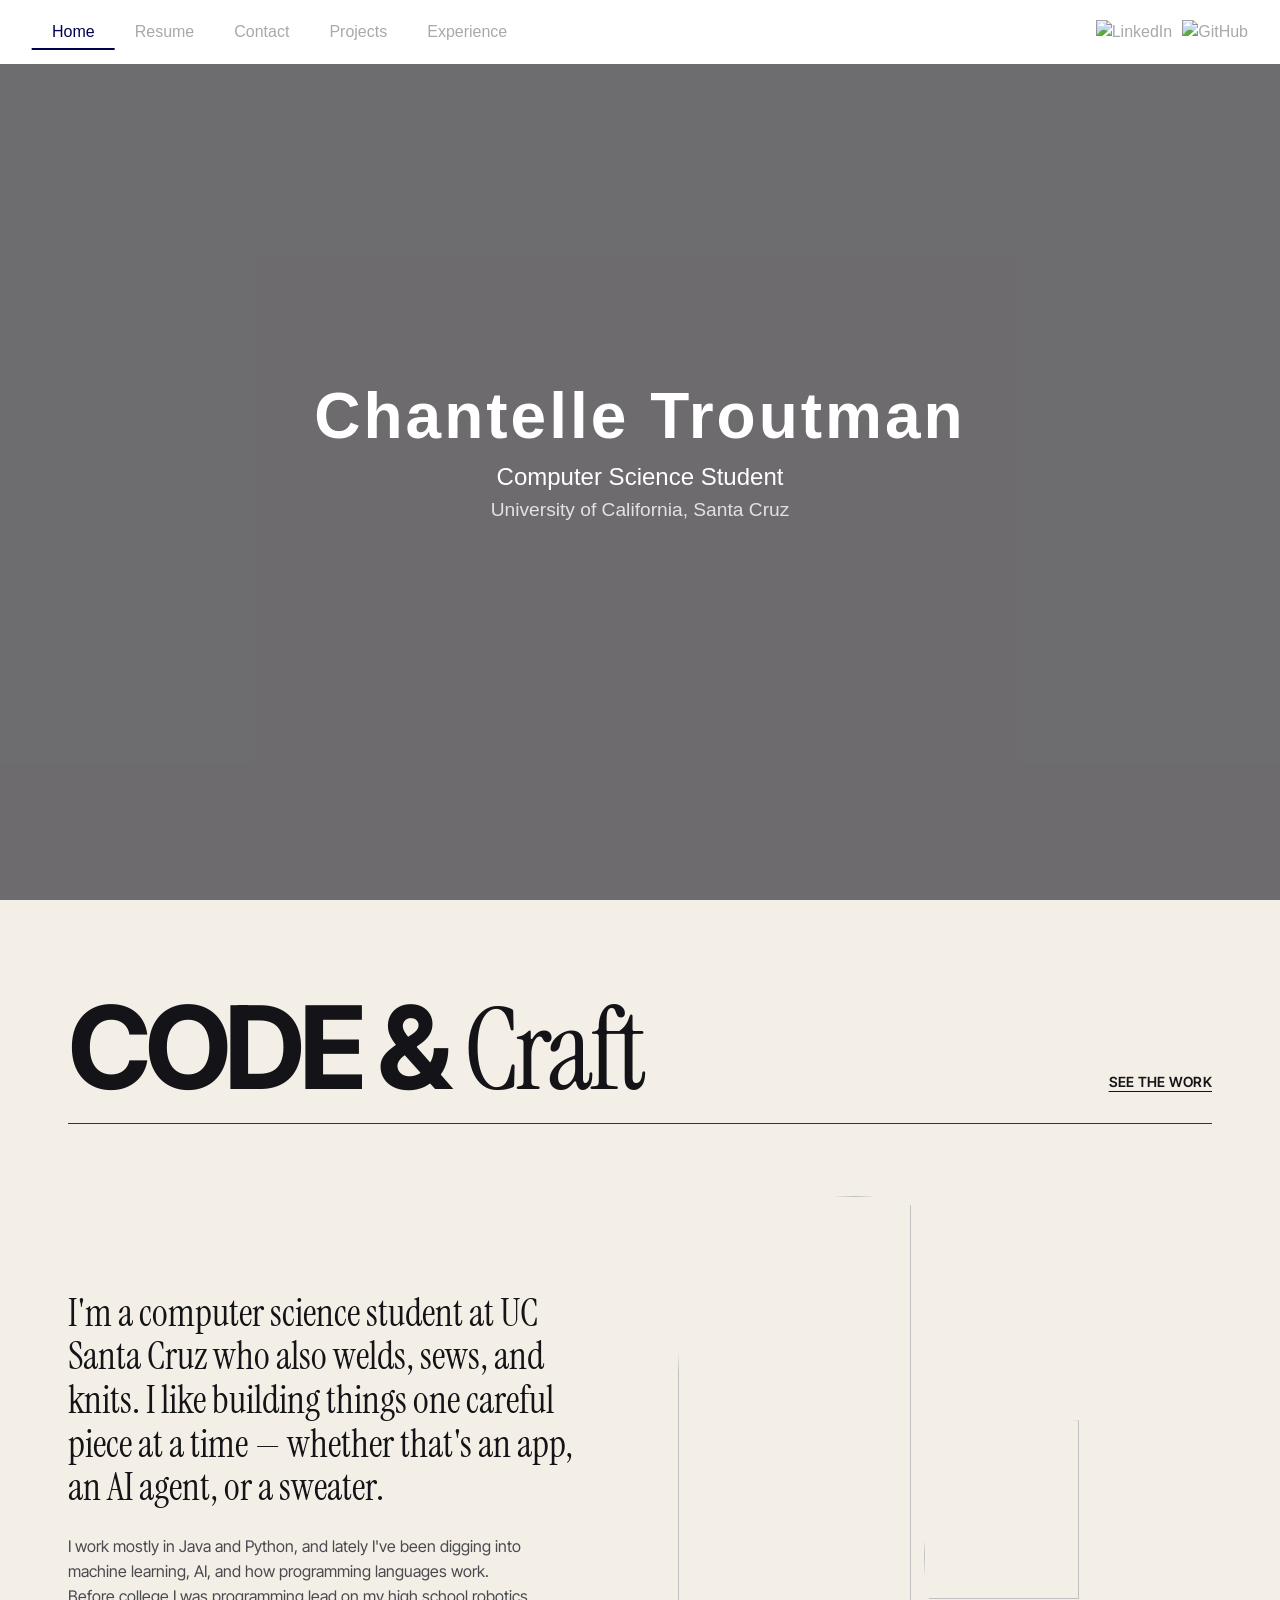
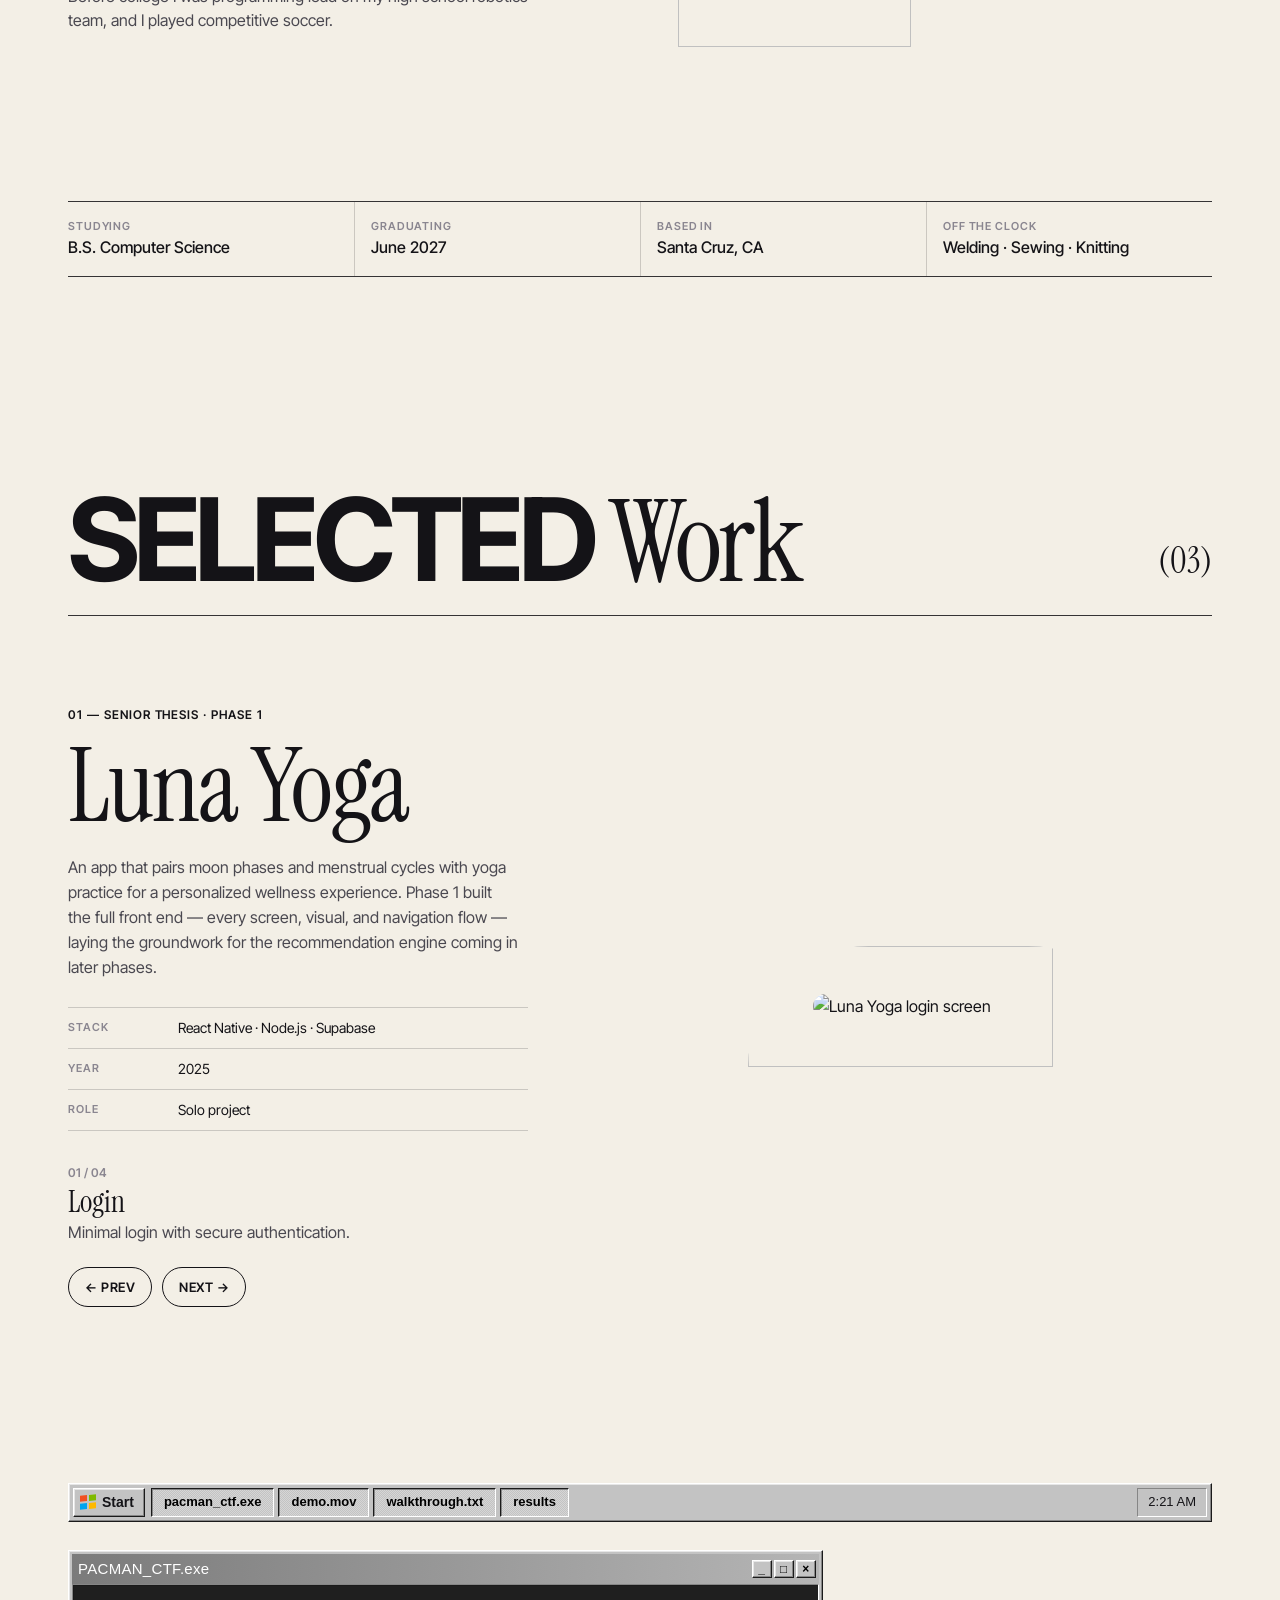
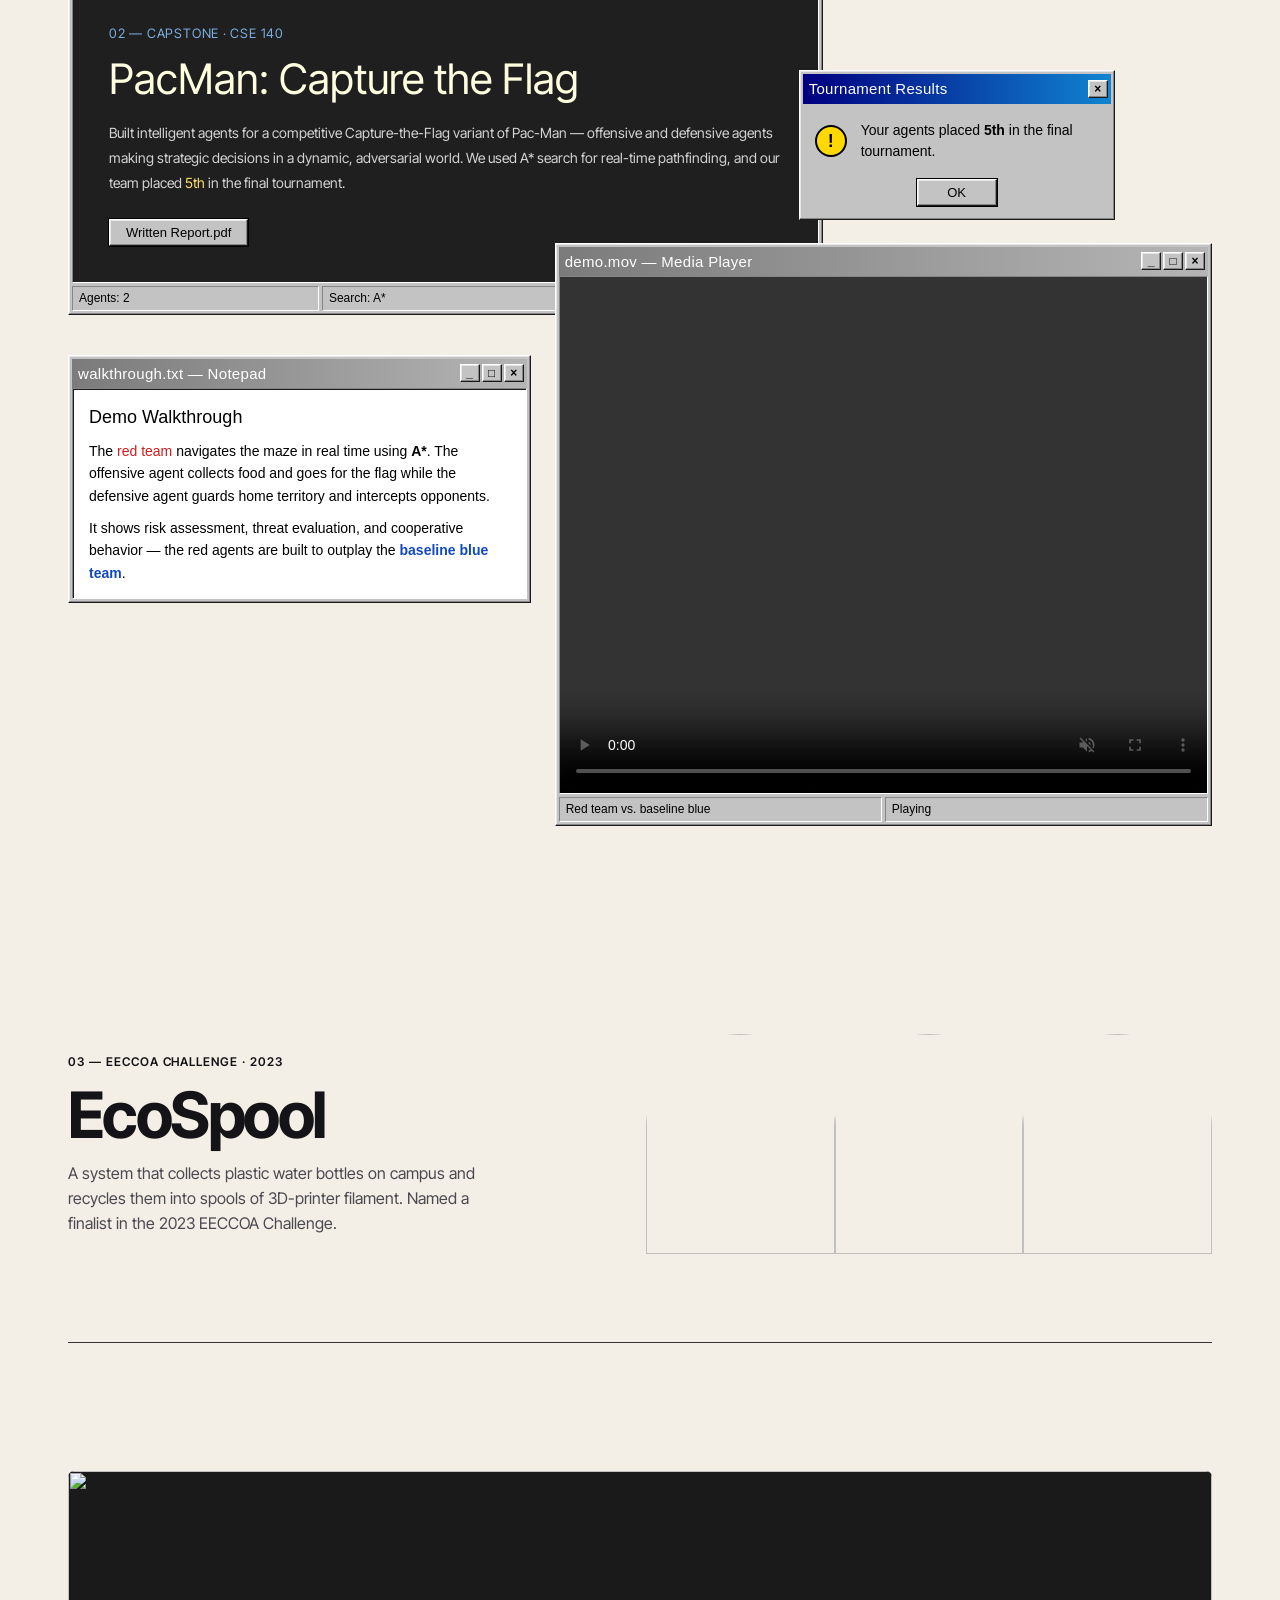
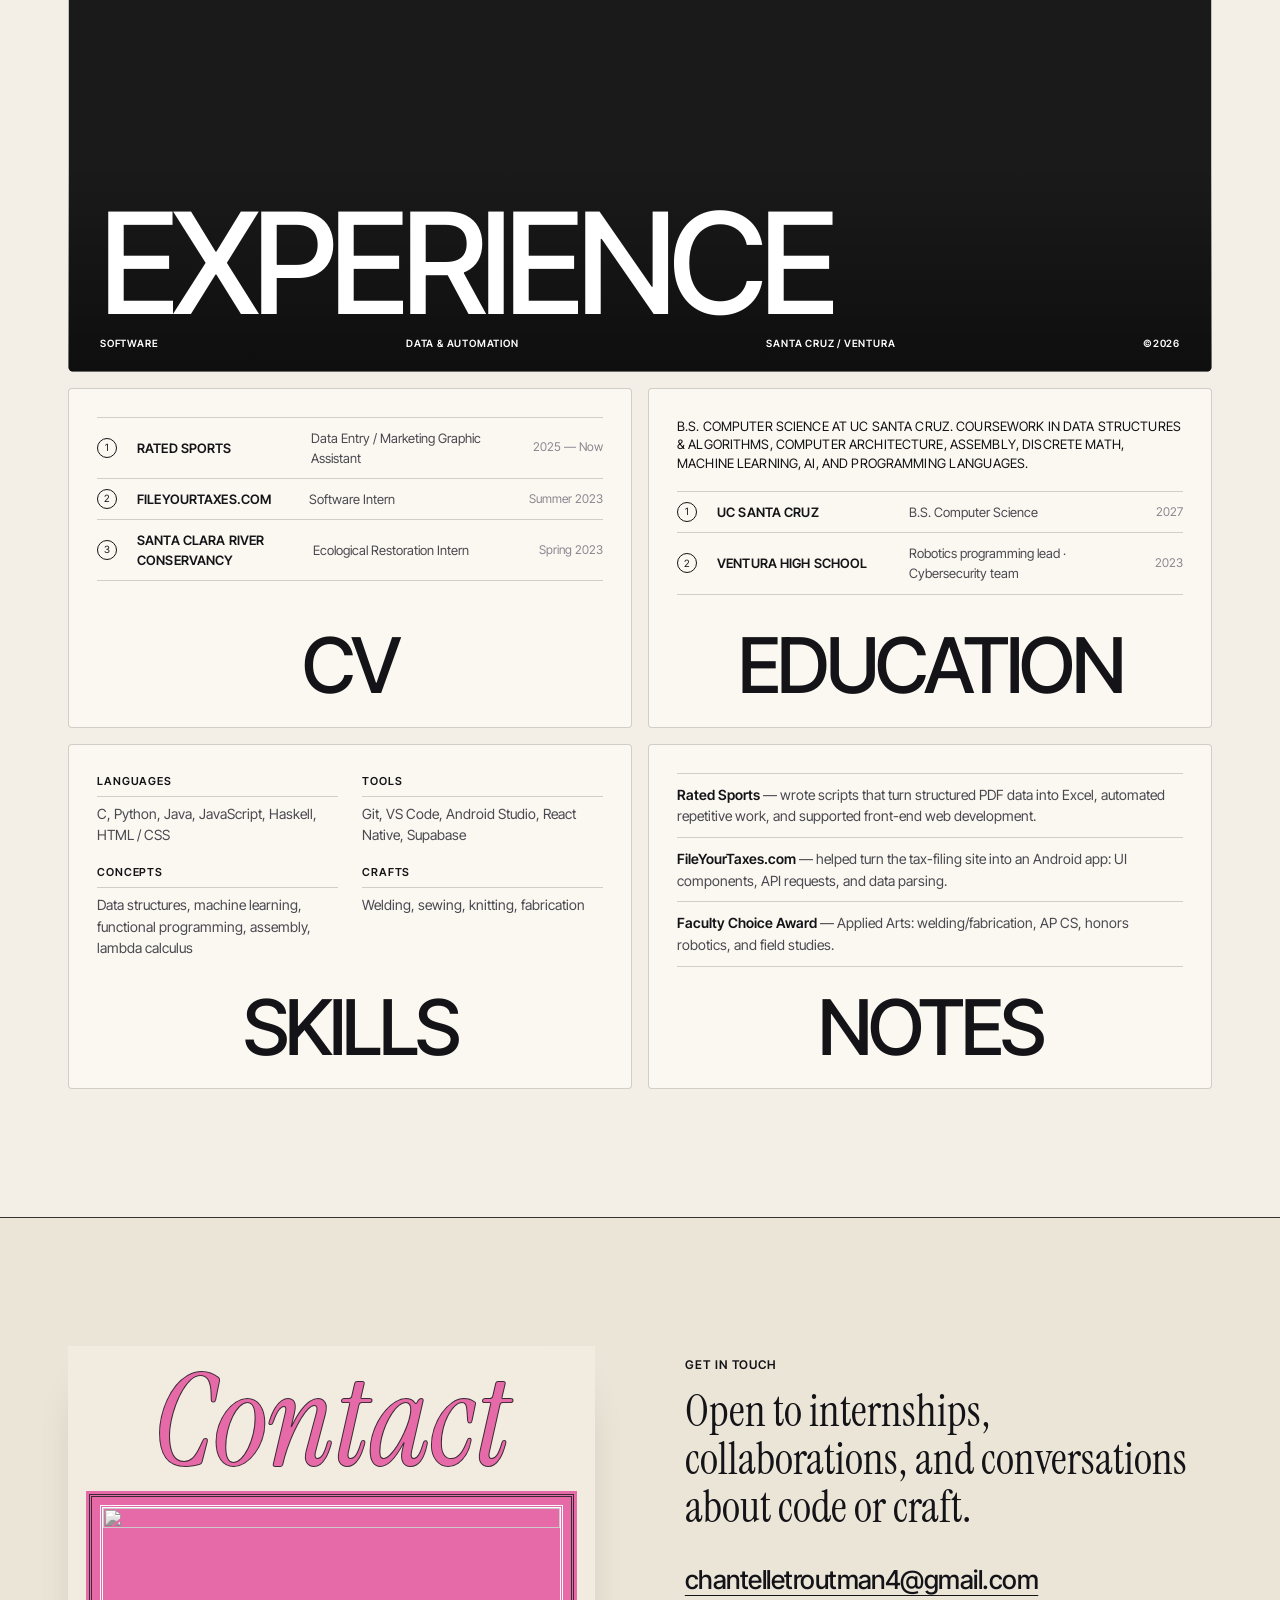
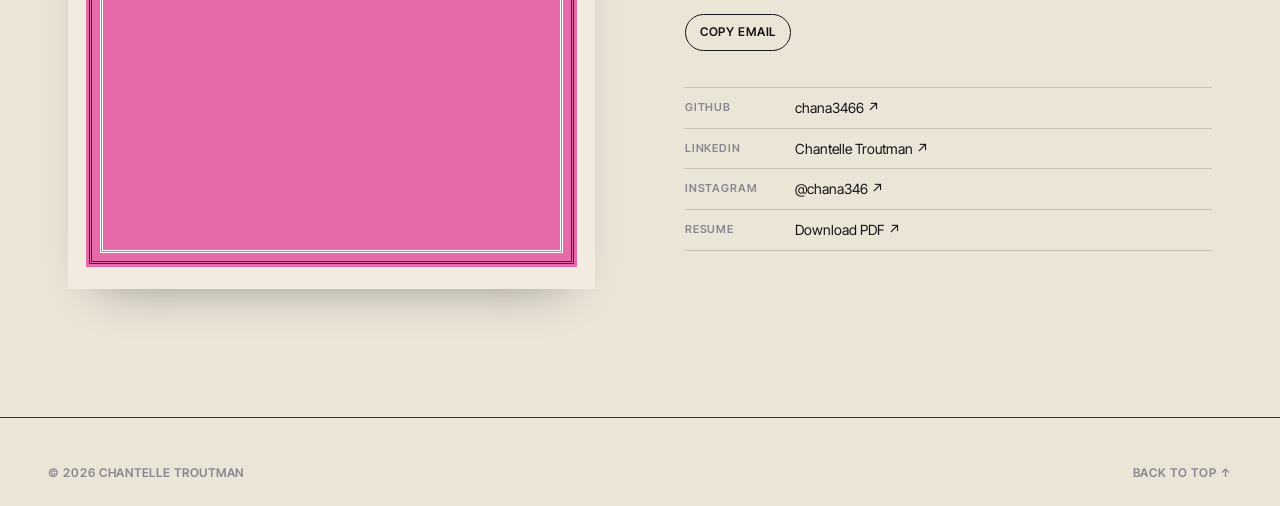
==== index.html @ a8b57752 "redesigned and finished website weekly git push for personal website" ====
<!DOCTYPE html>
<html lang="en">
<head>
  <meta charset="UTF-8">
  <meta name="viewport" content="width=device-width, initial-scale=1">
  <title>Chantelle Troutman</title>
  <meta name="description" content="Chantelle Troutman — Computer Science student at UC Santa Cruz. Projects, experience, and contact.">

  <link rel="preconnect" href="https://fonts.googleapis.com">
  <link rel="preconnect" href="https://fonts.gstatic.com" crossorigin>
  <link href="https://fonts.googleapis.com/css2?family=Inter+Tight:wght@400;500;600;700&family=Instrument+Serif:ital@0;1&display=swap" rel="stylesheet">

  <link rel="stylesheet" href="chana.css">
  <script src="chana.js" defer></script>
</head>

<body>

<!-- NAVBAR -->
<nav>
  <ul class="nav-links">
    <li><a href="#top">Home</a></li>
    <li><a href="assets/Chantelle_Troutman_Resume-2.pdf" target="_blank">Resume</a></li>
    <li><a href="#contact">Contact</a></li>
    <li><a href="#projects">Projects</a></li>
    <li><a href="#experience">Experience</a></li>

    <li class="social">
      <a href="https://www.linkedin.com/in/chantelle-troutman-b953033a5/" target="_blank">
        <img src="linkedInd.png" alt="LinkedIn">
      </a>
      <a href="https://github.com/chana3466" target="_blank">
        <img src="github.png" alt="GitHub">
      </a>
    </li>
  </ul>
</nav>


<!-- HERO VIDEO (unchanged) -->
<section class="hero" id="top">

  <video autoplay muted loop playsinline class="bg-video">
    <source src="assets/HomeVideo.mp4" type="video/mp4">
  </video>

  <div class="overlay"></div>

  <div class="hero-content">
    <h1>Chantelle Troutman</h1>
    <h2>Computer Science Student</h2>
    <p>University of California, Santa Cruz</p>
  </div>

</section>


<main>

  <!-- INTRO -->
  <section class="intro" id="about">
    <div class="wrap">
      <div class="masthead reveal">
        <h2 class="display">
          <span class="sans">CODE &amp;</span> <span class="serif">Craft</span>
        </h2>
        <a href="#projects" class="read-all">See the work</a>
      </div>

      <div class="intro-grid">
        <div class="intro-text reveal">
          <p class="lede">
            I'm a computer science student at UC Santa Cruz who also welds, sews, and knits.
            I like building things one careful piece at a time &mdash; whether that's an app, an AI agent, or a sweater.
          </p>
          <p>
            I work mostly in Java and Python, and lately I've been digging into machine learning, AI,
            and how programming languages work. Before college I was programming lead on my high school
            robotics team, and I played competitive soccer.
          </p>
        </div>

        <div class="intro-collage reveal" aria-hidden="true">
          <img src="assets/moon-bg.png" alt="" class="shape-arch collage-a">
          <img src="assets/pinkPattern.png" alt="" class="shape-blob collage-b">
        </div>
      </div>

      <dl class="facts reveal">
        <div><dt>Studying</dt><dd>B.S. Computer Science</dd></div>
        <div><dt>Graduating</dt><dd>June 2027</dd></div>
        <div><dt>Based in</dt><dd>Santa Cruz, CA</dd></div>
        <div><dt>Off the clock</dt><dd>Welding · Sewing · Knitting</dd></div>
      </dl>
    </div>
  </section>


  <!-- PROJECTS -->
  <section class="projects" id="projects">

    <div class="wrap">
      <header class="section-title reveal">
        <h2 class="display"><span class="sans">SELECTED</span> <span class="serif">Work</span></h2>
        <span class="section-count">(03)</span>
      </header>
    </div>

    <!-- LUNA -->
    <article class="Luna-section">
      <div class="wrap Luna-layout">

        <div class="Luna-left reveal">
          <span class="kicker">01 — Senior Thesis · Phase 1</span>
          <h3 class="Luna-title">Luna Yoga</h3>
          <p class="Luna-subtitle">
            An app that pairs moon phases and menstrual cycles with yoga practice for a personalized wellness experience.
            Phase 1 built the full front end &mdash; every screen, visual, and navigation flow &mdash; laying the groundwork
            for the recommendation engine coming in later phases.
          </p>

          <table class="spec">
            <tr><th>Stack</th><td>React Native · Node.js · Supabase</td></tr>
            <tr><th>Year</th><td>2025</td></tr>
            <tr><th>Role</th><td>Solo project</td></tr>
          </table>

          <div class="Luna-descriptions" aria-live="polite">
            <div class="Luna-desc active">
              <span class="Luna-screen-num">01 / 04</span>
              <h4>Login</h4>
              <p>Minimal login with secure authentication.</p>
            </div>
            <div class="Luna-desc">
              <span class="Luna-screen-num">02 / 04</span>
              <h4>Collective</h4>
              <p>Dashboard with streaks and recommendations.</p>
            </div>
            <div class="Luna-desc">
              <span class="Luna-screen-num">03 / 04</span>
              <h4>Settings</h4>
              <p>Customize the experience and preferences.</p>
            </div>
            <div class="Luna-desc">
              <span class="Luna-screen-num">04 / 04</span>
              <h4>Yoga Types</h4>
              <p>Explore yoga styles and sessions.</p>
            </div>
          </div>

          <div class="Luna-controls">
            <button class="Luna-prev" aria-label="Previous screen">&#8592; Prev</button>
            <button class="Luna-next" aria-label="Next screen">Next &#8594;</button>
          </div>
        </div>

        <div class="Luna-stage reveal">
          <img src="assets/light.png" alt="" class="Luna-backdrop shape-arch" aria-hidden="true">
          <div class="Luna-images">
            <div class="Luna-track">
              <div class="Luna-card"><img src="assets/Luna/Login.png" alt="Luna Yoga login screen"></div>
              <div class="Luna-card"><img src="assets/Luna/collective.png" alt="Luna Yoga collective dashboard"></div>
              <div class="Luna-card"><img src="assets/Luna/Settings.png" alt="Luna Yoga settings screen"></div>
              <div class="Luna-card"><img src="assets/Luna/YogaTypes.png" alt="Luna Yoga yoga types screen"></div>
            </div>
          </div>
        </div>

      </div>
    </article>

    <!-- PAC-MAN — retro desktop -->
    <article class="Pacman-section">
      <div class="wrap">

        <div class="taskbar reveal">
          <button class="start-btn" data-open-all><span class="start-logo" aria-hidden="true"></span>Start</button>
          <div class="taskbar-tabs">
            <button class="task-tab" data-win="win-main">pacman_ctf.exe</button>
            <button class="task-tab" data-win="win-video">demo.mov</button>
            <button class="task-tab" data-win="win-notes">walkthrough.txt</button>
            <button class="task-tab" data-win="win-dialog">results</button>
          </div>
          <span class="taskbar-clock" aria-hidden="true"></span>
        </div>

        <div class="desktop">

          <!-- main window -->
          <section class="win win-main reveal" id="win-main">
            <header class="win-title">
              <span>PACMAN_CTF.exe</span>
              <span class="win-btns"><button aria-label="Minimize" data-close>_</button><button aria-label="Maximize" tabindex="-1">□</button><button aria-label="Close" data-close>×</button></span>
            </header>
            <nav class="win-menu" aria-hidden="true"><u>F</u>ile <u>E</u>dit <u>V</u>iew <u>H</u>elp</nav>
            <div class="win-body game-screen">
              <span class="game-kicker">02 — Capstone · CSE 140</span>
              <h3 class="Pacman-title">PacMan: Capture the Flag</h3>
              <p class="Pacman-subtitle">
                Built intelligent agents for a competitive Capture-the-Flag variant of Pac-Man &mdash; offensive and
                defensive agents making strategic decisions in a dynamic, adversarial world. We used A* search for
                real-time pathfinding, and our team placed <span class="hl">5th</span> in the final tournament.
              </p>
              <a href="assets/Report.pdf" target="_blank" class="w95-btn">Written Report.pdf</a>
            </div>
            <footer class="win-status"><span>Agents: 2</span><span>Search: A*</span><span>Team: Red</span></footer>
          </section>

          <!-- media player -->
          <section class="win win-video reveal" id="win-video">
            <header class="win-title">
              <span>demo.mov — Media Player</span>
              <span class="win-btns"><button aria-label="Minimize" data-close>_</button><button aria-label="Maximize" tabindex="-1">□</button><button aria-label="Close" data-close>×</button></span>
            </header>
            <nav class="win-menu" aria-hidden="true"><u>F</u>ile <u>E</u>dit <u>E</u>ffects <u>H</u>elp</nav>
            <div class="win-body video-body">
              <video autoplay muted loop playsinline controls>
                <source src="assets/Videos/PacMan.mov" type="video/mp4">
              </video>
            </div>
            <footer class="win-status"><span>Red team vs. baseline blue</span><span>Playing</span></footer>
          </section>

          <!-- notepad -->
          <section class="win win-notes reveal" id="win-notes">
            <header class="win-title">
              <span>walkthrough.txt — Notepad</span>
              <span class="win-btns"><button aria-label="Minimize" data-close>_</button><button aria-label="Maximize" tabindex="-1">□</button><button aria-label="Close" data-close>×</button></span>
            </header>
            <nav class="win-menu" aria-hidden="true"><u>F</u>ile <u>E</u>dit <u>S</u>earch <u>H</u>elp</nav>
            <div class="win-body notepad">
              <h4>Demo Walkthrough</h4>
              <p>
                The <span class="red">red team</span> navigates the maze in real time using <strong>A*</strong>.
                The offensive agent collects food and goes for the flag while the defensive agent guards home territory
                and intercepts opponents.
              </p>
              <p>
                It shows risk assessment, threat evaluation, and cooperative behavior &mdash; the red agents are built
                to outplay the <strong class="blue">baseline blue team</strong>.
              </p>
            </div>
          </section>

          <!-- dialog -->
          <section class="win win-dialog reveal" id="win-dialog" role="dialog" aria-label="Tournament results">
            <header class="win-title">
              <span>Tournament Results</span>
              <span class="win-btns"><button aria-label="Close" data-close>×</button></span>
            </header>
            <div class="win-body dialog-body">
              <span class="dialog-icon" aria-hidden="true">!</span>
              <p>Your agents placed <strong>5th</strong> in the final tournament.</p>
            </div>
            <div class="dialog-actions"><button class="w95-btn" data-close>OK</button></div>
          </section>

        </div>
      </div>
    </article>

    <!-- ECOSPOOL — editorial row -->
    <div class="wrap">
      <article class="row-feature reveal">
        <div class="row-text">
          <span class="kicker">03 — EECCOA Challenge · 2023</span>
          <h3>EcoSpool</h3>
          <p>
            A system that collects plastic water bottles on campus and recycles them into spools of 3D-printer filament.
            Named a finalist in the 2023 EECCOA Challenge.
          </p>
        </div>
        <div class="arches" aria-hidden="true">
          <img src="assets/wave.png" alt="">
          <img src="assets/wave.png" alt="">
          <img src="assets/wave.png" alt="">
        </div>
      </article>
    </div>

  </section>


  <!-- EXPERIENCE -->
  <section class="experience" id="experience">
    <div class="wrap">

      <div class="banner reveal">
        <img src="assets/contact.png" alt="" aria-hidden="true">
        <div class="banner-text">
          <h2>EXPERIENCE</h2>
          <ul>
            <li>Software</li>
            <li>Data &amp; Automation</li>
            <li>Santa Cruz / Ventura</li>
            <li>&copy;2026</li>
          </ul>
        </div>
      </div>

      <div class="cv-grid">

        <div class="cv-card reveal">
          <ol class="cv-list">
            <li>
              <span class="cv-n">1</span>
              <span class="cv-org">Rated Sports</span>
              <span class="cv-role">Data Entry / Marketing Graphic Assistant</span>
              <span class="cv-date">2025 — Now</span>
            </li>
            <li>
              <span class="cv-n">2</span>
              <span class="cv-org">FileYourTaxes.com</span>
              <span class="cv-role">Software Intern</span>
              <span class="cv-date">Summer 2023</span>
            </li>
            <li>
              <span class="cv-n">3</span>
              <span class="cv-org">Santa Clara River Conservancy</span>
              <span class="cv-role">Ecological Restoration Intern</span>
              <span class="cv-date">Spring 2023</span>
            </li>
          </ol>
          <h3 class="cv-label">CV</h3>
        </div>

        <div class="cv-card reveal">
          <div class="cv-detail">
            <p class="cv-summary">
              B.S. Computer Science at UC Santa Cruz. Coursework in data structures &amp; algorithms, computer
              architecture, assembly, discrete math, machine learning, AI, and programming languages.
            </p>
            <ol class="cv-list">
              <li>
                <span class="cv-n">1</span>
                <span class="cv-org">UC Santa Cruz</span>
                <span class="cv-role">B.S. Computer Science</span>
                <span class="cv-date">2027</span>
              </li>
              <li>
                <span class="cv-n">2</span>
                <span class="cv-org">Ventura High School</span>
                <span class="cv-role">Robotics programming lead · Cybersecurity team</span>
                <span class="cv-date">2023</span>
              </li>
            </ol>
          </div>
          <h3 class="cv-label">EDUCATION</h3>
        </div>

        <div class="cv-card reveal">
          <div class="skill-cols">
            <div>
              <h4>Languages</h4>
              <p>C, Python, Java, JavaScript, Haskell, HTML / CSS</p>
            </div>
            <div>
              <h4>Tools</h4>
              <p>Git, VS Code, Android Studio, React Native, Supabase</p>
            </div>
            <div>
              <h4>Concepts</h4>
              <p>Data structures, machine learning, functional programming, assembly, lambda calculus</p>
            </div>
            <div>
              <h4>Crafts</h4>
              <p>Welding, sewing, knitting, fabrication</p>
            </div>
          </div>
          <h3 class="cv-label">SKILLS</h3>
        </div>

        <div class="cv-card reveal">
          <div class="cv-detail">
            <ul class="cv-notes">
              <li>
                <strong>Rated Sports</strong> &mdash; wrote scripts that turn structured PDF data into Excel,
                automated repetitive work, and supported front-end web development.
              </li>
              <li>
                <strong>FileYourTaxes.com</strong> &mdash; helped turn the tax-filing site into an Android app:
                UI components, API requests, and data parsing.
              </li>
              <li>
                <strong>Faculty Choice Award</strong> &mdash; Applied Arts: welding/fabrication, AP CS, honors robotics,
                and field studies.
              </li>
            </ul>
          </div>
          <h3 class="cv-label">NOTES</h3>
        </div>

      </div>
    </div>
  </section>


  <!-- CONTACT — "Waves" magazine cover -->
  <section class="contact" id="contact">
    <div class="wrap contact-grid">

      <div class="cover reveal">
        <h2 class="cover-title">Contact</h2>
        <div class="cover-frame">
          <img src="assets/wave.png" alt="" aria-hidden="true">
        </div>
      </div>

      <div class="contact-info reveal">
        <span class="kicker">Get in touch</span>
        <p class="contact-lede">
          Open to internships, collaborations, and conversations about code or craft.
        </p>
        <a href="mailto:chantelletroutman4@gmail.com" class="email-link">chantelletroutman4@gmail.com</a>
        <button class="copy-btn" data-copy="chantelletroutman4@gmail.com">Copy email</button>

        <table class="spec contact-spec">
          <tr><th>GitHub</th><td><a href="https://github.com/chana3466" target="_blank">chana3466 ↗</a></td></tr>
          <tr><th>LinkedIn</th><td><a href="https://www.linkedin.com/in/chantelle-troutman-b953033a5/" target="_blank">Chantelle Troutman ↗</a></td></tr>
          <tr><th>Instagram</th><td><a href="https://www.instagram.com/chana346/" target="_blank">@chana346 ↗</a></td></tr>
          <tr><th>Resume</th><td><a href="assets/Chantelle_Troutman_Resume-2.pdf" target="_blank">Download PDF ↗</a></td></tr>
        </table>
      </div>

    </div>

    <footer class="footer">
      <img src="assets/fish.png" alt="" class="footer-fish" aria-hidden="true">
      <div class="footer-row">
        <span>&copy; 2026 Chantelle Troutman</span>
        <a href="#top">Back to top ↑</a>
      </div>
    </footer>
  </section>

</main>

</body>
</html>
---- chana.css ----
/* =====================
   TOKENS
   ===================== */
:root {
  --paper: #f3efe6;        /* cream, like the editorial references */
  --paper-2: #ebe5d8;
  --ink: #141317;
  --ink-soft: #4a4850;
  --muted: #8a8690;
  --rule: rgba(20, 19, 23, 0.85);
  --hair: rgba(20, 19, 23, 0.18);
  --navy: #020150;         /* original site navy */
  --pink: #e66aa8;         /* "Waves" cover pink */
  --night: #1f1f1f;        /* original Pac-Man background */

  --sans: "Inter Tight", "Helvetica Neue", Arial, sans-serif;
  --serif: "Instrument Serif", Georgia, serif;

  --nav-h: 64px;
  --gutter: clamp(16px, 4vw, 48px);
  --max: 1240px;
}

@font-face {
  font-family: 'retro';
  src: url('fonts/RetroGaming.ttf') format('truetype');
  font-display: swap;
}

/* =====================
   RESET & BASE
   ===================== */
*, *::before, *::after { box-sizing: border-box; margin: 0; padding: 0; }

html {
  scroll-behavior: smooth;
  scroll-padding-top: var(--nav-h);
}

body {
  background: var(--paper);
  color: var(--ink);
  font-family: var(--sans);
  font-size: 16px;
  line-height: 1.55;
  -webkit-font-smoothing: antialiased;
  overflow-x: hidden;
}

img, video { max-width: 100%; display: block; }
a { color: inherit; }
ul, ol { list-style: none; }
button { font: inherit; color: inherit; cursor: pointer; background: none; border: none; }

.wrap {
  width: 100%;
  max-width: var(--max);
  margin: 0 auto;
  padding: 0 var(--gutter);
}

/* big mixed headline: tight bold sans + light serif (like "THIS IS ALLORA") */
.display {
  font-weight: 700;
  font-size: clamp(48px, 9vw, 128px);
  line-height: 0.9;
  letter-spacing: -0.05em;
}
.display .serif {
  font-family: var(--serif);
  font-weight: 400;
  letter-spacing: -0.03em;
}

.kicker {
  display: block;
  font-size: 12px;
  font-weight: 600;
  letter-spacing: 0.08em;
  text-transform: uppercase;
  color: var(--ink);
}

/* image shapes */
.shape-arch { border-radius: 999px 999px 0 0; object-fit: cover; }
.shape-blob { border-radius: 58% 42% 46% 54% / 44% 56% 44% 56%; object-fit: cover; }

/* =====================
   NAVBAR (original layout)
   ===================== */
nav {
  position: fixed;
  top: 0;
  height: var(--nav-h);
  width: 100%;
  background-color: white;
  z-index: 1000;
  display: flex;
  justify-content: center;
  align-items: center;
  font-family: "Helvetica Neue", Arial, Helvetica, sans-serif;
}

nav ul {
  display: flex;
  justify-content: space-between;
  align-items: center;
  width: 95%;
}

nav ul li a {
  position: relative;
  text-decoration: none;
  padding: 0 20px;
  color: darkgray;
  display: block;
  white-space: nowrap;
  transition: color 0.3s ease;
}

nav ul li a:hover,
nav ul li a.active { color: var(--navy); }

nav ul li a::after {
  content: "";
  position: absolute;
  left: 50%;
  bottom: -6px;
  width: 0%;
  height: 2px;
  background: var(--navy);
  transition: all 0.3s ease;
  transform: translateX(-50%);
}

nav ul li a:hover::after,
nav ul li a.active::after { width: 100%; }

nav ul li.social {
  margin-left: auto;
  display: flex;
  gap: 10px;
  align-items: center;
}
nav ul li.social a { padding: 0; }
nav ul li.social a::after { display: none; }
nav ul li.social img { height: 25px; width: auto; }

/* on narrow screens the tabs scroll sideways instead of squishing */
@media (max-width: 720px) {
  nav ul {
    width: 100%;
    overflow-x: auto;
    scrollbar-width: none;
    padding: 0 8px;
    height: 100%;
  }
  nav ul::-webkit-scrollbar { display: none; }
  nav ul li a { padding: 0 12px; font-size: 15px; }
  nav ul li.social { padding-right: 8px; }
}

/* =====================
   HERO (unchanged look)
   ===================== */
.hero {
  position: relative;
  height: 100vh;
  display: flex;
  align-items: center;
  justify-content: center;
  text-align: center;
  color: white;
  overflow: hidden;
  font-family: "Helvetica Neue", Arial, Helvetica, sans-serif;
  font-size: 16px;
  line-height: normal;
  isolation: isolate;
}

.bg-video {
  position: absolute;
  top: 0;
  left: 0;
  width: 100%;
  height: 100%;
  object-fit: cover;
  z-index: -2;
}

.overlay {
  position: absolute;
  top: 0;
  left: 0;
  width: 100%;
  height: 100%;
  background: rgba(20, 20, 30, 0.6);
  z-index: -1;
}

.hero-content h1 { font-size: 4rem; letter-spacing: 3px; color: white; }
.hero-content h2 { font-weight: 300; margin: 10px 0 0 0; }
.hero-content p { margin-top: 8px; font-size: 1.2rem; opacity: 0.8; }

/* =====================
   REVEAL
   ===================== */
.reveal {
  opacity: 0;
  transform: translateY(20px);
  transition: opacity 0.9s ease, transform 0.9s cubic-bezier(.2, .7, .2, 1);
}
.reveal.in { opacity: 1; transform: none; }

/* =====================
   INTRO
   ===================== */
.intro { padding: clamp(56px, 8vw, 96px) 0 clamp(64px, 9vw, 120px); }

.masthead {
  display: flex;
  justify-content: space-between;
  align-items: flex-end;
  gap: 24px;
  padding-bottom: 20px;
  border-bottom: 1px solid var(--rule);
}

.read-all {
  font-size: 14px;
  font-weight: 600;
  text-transform: uppercase;
  letter-spacing: 0.02em;
  text-underline-offset: 4px;
  white-space: nowrap;
  margin-bottom: 10px;
}
.read-all:hover { color: var(--pink); }

.intro-grid {
  display: grid;
  grid-template-columns: 1fr 1fr;
  gap: clamp(32px, 6vw, 96px);
  padding: clamp(40px, 6vw, 72px) 0;
  align-items: center;
}

.lede {
  font-family: var(--serif);
  font-size: clamp(26px, 3vw, 38px);
  line-height: 1.15;
  margin-bottom: 24px;
}
.intro-text p:not(.lede) { color: var(--ink-soft); max-width: 52ch; }

/* overlapping cut-out collage, like the zebra/blob reference */
.intro-collage {
  position: relative;
  aspect-ratio: 1 / 1;
}
.collage-a {
  position: absolute;
  left: 0;
  top: 0;
  width: 66%;
  height: 92%;
}
.collage-b {
  position: absolute;
  right: 0;
  bottom: 0;
  width: 54%;
  height: 58%;
}

.facts {
  display: grid;
  grid-template-columns: repeat(4, 1fr);
  border-top: 1px solid var(--rule);
  border-bottom: 1px solid var(--rule);
}
.facts div { padding: 16px 16px 16px 0; }
.facts div + div { padding-left: 16px; border-left: 1px solid var(--hair); }
.facts dt {
  font-size: 11px;
  font-weight: 600;
  letter-spacing: 0.08em;
  text-transform: uppercase;
  color: var(--muted);
}
.facts dd { font-weight: 500; }

/* =====================
   PROJECTS
   ===================== */
.projects { padding-top: clamp(56px, 8vw, 96px); }

.section-title {
  display: flex;
  justify-content: space-between;
  align-items: flex-end;
  padding-bottom: 20px;
  border-bottom: 1px solid var(--rule);
}
.section-count {
  font-family: var(--serif);
  font-size: clamp(22px, 3vw, 36px);
  margin-bottom: 6px;
}

/* --- Luna --- */
.Luna-section { padding: clamp(48px, 7vw, 96px) 0 clamp(72px, 10vw, 128px); }

.Luna-layout {
  display: grid;
  grid-template-columns: 1fr 1fr;
  gap: clamp(40px, 7vw, 112px);
  align-items: center;
}

.Luna-title {
  font-family: var(--serif);
  font-weight: 400;
  font-size: clamp(56px, 8vw, 112px);
  line-height: 0.95;
  letter-spacing: -0.02em;
  margin: 14px 0 20px;
}

.Luna-subtitle { color: var(--ink-soft); max-width: 50ch; }

/* spec table with hairlines */
.spec {
  width: 100%;
  max-width: 460px;
  border-collapse: collapse;
  margin: 28px 0;
  font-size: 14px;
}
.spec th,
.spec td {
  text-align: left;
  padding: 9px 0;
  border-top: 1px solid var(--hair);
  vertical-align: top;
}
.spec tr:last-child th,
.spec tr:last-child td { border-bottom: 1px solid var(--hair); }
.spec th {
  width: 110px;
  font-size: 11px;
  font-weight: 600;
  letter-spacing: 0.08em;
  text-transform: uppercase;
  color: var(--muted);
  padding-top: 11px;
}
.spec a { text-decoration: none; }
.spec a:hover { color: var(--pink); }

.Luna-descriptions { position: relative; min-height: 96px; }
.Luna-desc {
  position: absolute;
  top: 0;
  opacity: 0;
  transform: translateY(8px);
  transition: opacity 0.4s ease, transform 0.4s ease;
  pointer-events: none;
}
.Luna-desc.active { opacity: 1; transform: none; pointer-events: auto; }
.Luna-screen-num { font-size: 12px; font-weight: 600; color: var(--muted); }
.Luna-desc h4 {
  font-family: var(--serif);
  font-weight: 400;
  font-size: 30px;
  line-height: 1.1;
  margin: 2px 0;
}
.Luna-desc p { color: var(--ink-soft); }

.Luna-controls { display: flex; gap: 10px; margin-top: 12px; }
.Luna-controls button {
  font-size: 13px;
  font-weight: 600;
  text-transform: uppercase;
  letter-spacing: 0.04em;
  padding: 9px 16px;
  border: 1px solid var(--ink);
  border-radius: 999px;
  transition: background 0.2s ease, color 0.2s ease;
}
.Luna-controls button:hover { background: var(--ink); color: var(--paper); }

/* phone sits in front of an arch-cropped photo */
.Luna-stage {
  position: relative;
  display: grid;
  place-items: center;
  padding: 48px 0;
}
.Luna-backdrop {
  position: absolute;
  top: 0;
  left: 12%;
  width: 76%;
  height: 100%;
}
.Luna-images {
  position: relative;
  width: min(270px, 62vw);
  overflow: hidden;
  border-radius: 30px;
  box-shadow: 0 30px 60px -24px rgba(0, 0, 0, 0.5);
}
.Luna-track { display: flex; transition: transform 0.6s cubic-bezier(.6, 0, .2, 1); }
.Luna-card { min-width: 100%; }
.Luna-card img { width: 100%; }

/* --- Pac-Man: retro desktop of Win95-style windows --- */
.Pacman-section {
  --w-face: #c3c3c3;
  --w-light: #ffffff;
  --w-mid: #868686;
  --w-dark: #1a1a1a;
  --w-title: linear-gradient(90deg, #000080, #1084d0);
  --w-font: Tahoma, Verdana, "Segoe UI", sans-serif;
  padding: clamp(24px, 4vw, 48px) 0 clamp(72px, 10vw, 120px);
}

/* raised / sunken bevels */
.taskbar,
.win,
.w95-btn,
.task-tab,
.start-btn,
.win-btns button {
  background: var(--w-face);
  border: 1px solid;
  border-color: var(--w-light) var(--w-dark) var(--w-dark) var(--w-light);
  box-shadow: inset -1px -1px 0 var(--w-mid), inset 1px 1px 0 #e6e6e6;
}

/* taskbar */
.taskbar {
  display: flex;
  align-items: center;
  gap: 6px;
  padding: 4px;
  font-family: var(--w-font);
  font-size: 13px;
  margin-bottom: 28px;
}
.start-btn {
  display: flex;
  align-items: center;
  gap: 6px;
  padding: 3px 10px 3px 6px;
  font-weight: 700;
  font-size: 14px;
}
.start-logo {
  width: 16px;
  height: 14px;
  background:
    linear-gradient(#f25022, #f25022) 0 0 / 7px 6px no-repeat,
    linear-gradient(#7fba00, #7fba00) 9px 0 / 7px 6px no-repeat,
    linear-gradient(#00a4ef, #00a4ef) 0 8px / 7px 6px no-repeat,
    linear-gradient(#ffb900, #ffb900) 9px 8px / 7px 6px no-repeat;
  transform: skewY(-6deg);
}
.taskbar-tabs {
  display: flex;
  gap: 4px;
  flex: 1;
  min-width: 0;
  overflow-x: auto;
  scrollbar-width: none;
}
.taskbar-tabs::-webkit-scrollbar { display: none; }
.task-tab {
  flex-shrink: 0;
  padding: 3px 12px;
  text-align: left;
  white-space: nowrap;
  font-style: italic;
  color: #555;
}
.task-tab.open {
  font-style: normal;
  color: #000;
  font-weight: 700;
  border-color: var(--w-dark) var(--w-light) var(--w-light) var(--w-dark);
  box-shadow: inset 1px 1px 0 var(--w-mid);
  background: repeating-conic-gradient(#d6d6d6 0 25%, #c3c3c3 0 50%) 0 0 / 2px 2px;
}
.taskbar-clock {
  padding: 3px 10px;
  border: 1px solid;
  border-color: var(--w-mid) var(--w-light) var(--w-light) var(--w-mid);
  white-space: nowrap;
  font-variant-numeric: tabular-nums;
}

/* desktop layout: windows overlap like a real screen */
.desktop {
  display: grid;
  grid-template-columns: repeat(12, 1fr);
  grid-auto-rows: auto;
  column-gap: 24px;
  position: relative;
}
.win-main   { grid-column: 1 / 9;  grid-row: 1; align-self: start; }
.win-dialog { grid-column: 9 / 12; grid-row: 1; align-self: start; margin: 120px 0 0 -48px; }
.win-notes  { grid-column: 1 / 6;  grid-row: 2; align-self: start; margin-top: 40px; }
.win-video  { grid-column: 6 / 13; grid-row: 2; align-self: start; margin-top: -72px; }

.win {
  padding: 3px;
  font-family: var(--w-font);
  color: #000;
  position: relative;
}
.win.closed { display: none; }
.win.dragging { cursor: grabbing; }

.win-title {
  display: flex;
  justify-content: space-between;
  align-items: center;
  gap: 8px;
  background: var(--w-title);
  color: white;
  padding: 3px 3px 3px 6px;
  font-family: 'retro', var(--w-font);
  font-size: 15px;
  letter-spacing: 0.02em;
  user-select: none;
  cursor: grab;
}
.win:not(.focused) .win-title { background: linear-gradient(90deg, #7b7b7b, #b5b5b5); }
.win-title > span:first-child { overflow: hidden; text-overflow: ellipsis; white-space: nowrap; }

.win-btns { display: flex; gap: 2px; flex-shrink: 0; }
.win-btns button {
  width: 20px;
  height: 18px;
  display: grid;
  place-items: center;
  font: 700 12px/1 var(--w-font);
  color: #000;
  padding: 0;
}
.win-btns button:active,
.w95-btn:active,
.start-btn:active {
  border-color: var(--w-dark) var(--w-light) var(--w-light) var(--w-dark);
  box-shadow: inset 1px 1px 0 var(--w-mid);
}

.win-menu {
  font-size: 13px;
  padding: 4px 6px;
  word-spacing: 10px;
}

.win-body {
  border: 1px solid;
  border-color: var(--w-mid) var(--w-light) var(--w-light) var(--w-mid);
  box-shadow: inset 1px 1px 0 var(--w-dark);
}

.win-status {
  display: flex;
  gap: 3px;
  margin-top: 3px;
  font-size: 12px;
}
.win-status span {
  flex: 1;
  padding: 2px 6px;
  border: 1px solid;
  border-color: var(--w-mid) var(--w-light) var(--w-light) var(--w-mid);
  white-space: nowrap;
  overflow: hidden;
  text-overflow: ellipsis;
}

/* the game screen keeps the original dark arcade look */
.game-screen {
  background: #1f1f1f;
  color: white;
  padding: clamp(20px, 3vw, 36px);
}
.game-kicker {
  font-family: 'retro', var(--sans);
  font-size: 13px;
  letter-spacing: 0.06em;
  text-transform: uppercase;
  color: #7aaee0;
}
.Pacman-title {
  font-family: 'retro', var(--sans);
  font-weight: 400;
  font-size: clamp(26px, 3.4vw, 42px);
  line-height: 1.15;
  color: lightyellow;
  margin: 10px 0 16px;
}
.Pacman-subtitle {
  font-family: 'retro', var(--sans);
  font-size: 14px;
  line-height: 1.8;
  color: lightgray;
  margin-bottom: 24px;
}
.hl { color: #ffe066; }

.w95-btn {
  display: inline-block;
  padding: 5px 16px;
  font: 13px var(--w-font);
  color: #000;
  text-decoration: none;
  outline: 1px solid #000;
  outline-offset: 0;
}
.w95-btn:focus-visible { outline: 1px dotted #000; outline-offset: -5px; }

.video-body { background: #000; }
.video-body video { width: 100%; aspect-ratio: 1938 / 1546; object-fit: contain; }

.notepad {
  background: white;
  padding: 14px 16px;
  font-size: 14px;
  line-height: 1.6;
  max-height: 340px;
  overflow-y: auto;
}
.notepad h4 {
  font-family: 'retro', var(--w-font);
  font-weight: 400;
  font-size: 18px;
  margin-bottom: 8px;
}
.notepad p + p { margin-top: 10px; }
.notepad .red { color: #d01c1c; }
.notepad .blue { color: #1048c0; }

.dialog-body {
  border: none;
  box-shadow: none;
  display: flex;
  gap: 14px;
  align-items: center;
  padding: 16px 12px 8px;
  font-size: 14px;
}
.dialog-icon {
  flex-shrink: 0;
  width: 32px;
  height: 32px;
  display: grid;
  place-items: center;
  border-radius: 50%;
  background: #ffd800;
  border: 2px solid #000;
  font: 700 18px var(--w-font);
}
.dialog-actions { text-align: center; padding: 8px 0 10px; }
.dialog-actions .w95-btn { min-width: 80px; }

/* --- editorial row (EcoSpool) --- */
.row-feature {
  display: grid;
  grid-template-columns: 1fr 1.1fr;
  gap: clamp(28px, 5vw, 72px);
  align-items: center;
  padding: clamp(48px, 7vw, 88px) 0;
  border-bottom: 1px solid var(--rule);
}
.row-text h3 {
  font-weight: 700;
  font-size: clamp(36px, 5vw, 64px);
  letter-spacing: -0.04em;
  line-height: 1;
  margin: 12px 0 14px;
}
.row-text p { color: var(--ink-soft); max-width: 46ch; }

/* row of arches, like "Obscure travels that lead us" */
.arches {
  display: grid;
  grid-template-columns: repeat(3, 1fr);
  height: clamp(140px, 18vw, 220px);
}
.arches img {
  width: 100%;
  height: 100%;
  object-fit: cover;
  border-radius: 999px 999px 0 0;
}
.arches img:nth-child(1) { object-position: 0% 50%; }
.arches img:nth-child(2) { object-position: 50% 50%; }
.arches img:nth-child(3) { object-position: 100% 50%; }

/* =====================
   EXPERIENCE — CV grid
   ===================== */
.experience { padding: clamp(72px, 10vw, 128px) 0; }

/* photo with oversized white type, like the "KIARA SHARDÉ" cover */
.banner {
  position: relative;
  border-radius: 6px;
  overflow: hidden;
  aspect-ratio: 16 / 7;
  background: #1a1a1a;
}
.banner img {
  width: 100%;
  height: 100%;
  object-fit: cover;
}
.banner-text {
  position: absolute;
  left: 0;
  right: 0;
  bottom: 0;
  padding: 40px clamp(16px, 3vw, 32px) clamp(12px, 2vw, 20px);
  color: white;
  background: linear-gradient(to top, rgba(0, 0, 0, 0.45), transparent);
}
.banner-text h2 {
  font-weight: 500;
  font-size: clamp(44px, 11vw, 152px);
  line-height: 0.85;
  letter-spacing: -0.05em;
}
.banner-text ul {
  display: flex;
  justify-content: space-between;
  flex-wrap: wrap;
  gap: 8px;
  margin-top: 12px;
  font-size: 10px;
  font-weight: 600;
  letter-spacing: 0.08em;
  text-transform: uppercase;
}

.cv-grid {
  display: grid;
  grid-template-columns: 1fr 1fr;
  gap: 16px;
  margin-top: 16px;
}

.cv-card {
  background: #fbf8f1;
  border: 1px solid var(--hair);
  border-radius: 4px;
  padding: clamp(18px, 2.5vw, 28px);
  display: flex;
  flex-direction: column;
  justify-content: space-between;
  gap: 28px;
  min-height: 340px;
}

.cv-label {
  font-weight: 500;
  font-size: clamp(44px, 6vw, 80px);
  line-height: 0.85;
  letter-spacing: -0.05em;
  text-align: center;
}

.cv-list li {
  display: grid;
  grid-template-columns: 28px 1fr 1.3fr auto;
  gap: 12px;
  align-items: center;
  padding: 10px 0;
  border-bottom: 1px solid var(--hair);
  font-size: 13px;
}
.cv-list li:first-child { border-top: 1px solid var(--hair); }
.cv-n {
  width: 20px;
  height: 20px;
  display: grid;
  place-items: center;
  border: 1px solid var(--ink);
  border-radius: 50%;
  font-size: 10px;
}
.cv-org { font-weight: 600; text-transform: uppercase; letter-spacing: 0.01em; }
.cv-role { color: var(--ink-soft); }
.cv-date { color: var(--muted); font-size: 12px; white-space: nowrap; }

.cv-summary {
  font-size: 13px;
  text-transform: uppercase;
  letter-spacing: 0.01em;
  line-height: 1.45;
  margin-bottom: 18px;
}

.skill-cols {
  display: grid;
  grid-template-columns: 1fr 1fr;
  gap: 18px 24px;
}
.skill-cols h4 {
  font-size: 11px;
  font-weight: 600;
  letter-spacing: 0.08em;
  text-transform: uppercase;
  padding-bottom: 6px;
  margin-bottom: 6px;
  border-bottom: 1px solid var(--hair);
}
.skill-cols p { font-size: 14px; color: var(--ink-soft); }

.cv-notes li {
  font-size: 14px;
  color: var(--ink-soft);
  padding: 10px 0;
  border-bottom: 1px solid var(--hair);
}
.cv-notes li:first-child { border-top: 1px solid var(--hair); }
.cv-notes strong { color: var(--ink); font-weight: 600; }

/* =====================
   CONTACT — "Waves" cover
   ===================== */
.contact {
  background: var(--paper-2);
  border-top: 1px solid var(--rule);
}

.contact-grid {
  display: grid;
  grid-template-columns: 1fr 1fr;
  gap: clamp(40px, 7vw, 112px);
  align-items: center;
  padding-top: clamp(72px, 10vw, 128px);
  padding-bottom: clamp(72px, 10vw, 128px);
}

.cover {
  background: #f1ebe0;
  padding: 18px 18px 22px;
  box-shadow: 0 24px 48px -32px rgba(0, 0, 0, 0.45);
  transform: rotate(-1.5deg);
}
.cover-title {
  font-family: var(--serif);
  font-style: italic;
  font-weight: 400;
  font-size: clamp(64px, 10vw, 136px);
  line-height: 0.9;
  color: var(--pink);
  -webkit-text-stroke: 2px #3a2a33;
  paint-order: stroke fill;
  text-align: center;
  margin-bottom: 12px;
}
.cover-frame {
  background: var(--pink);
  padding: 14px;
  outline: 3px double #3a2a33;
  outline-offset: -6px;
}
.cover-frame img {
  width: 100%;
  aspect-ratio: 4 / 3;
  object-fit: cover;
  filter: grayscale(1) contrast(1.15);
  border: 3px double #f1ebe0;
}

.contact-lede {
  font-family: var(--serif);
  font-size: clamp(28px, 3.4vw, 44px);
  line-height: 1.1;
  margin: 14px 0 28px;
}

.email-link {
  display: block;
  font-size: clamp(18px, 2.2vw, 26px);
  font-weight: 500;
  letter-spacing: -0.02em;
  text-decoration: underline;
  text-underline-offset: 6px;
  text-decoration-thickness: 1px;
  overflow-wrap: anywhere;
}
.email-link:hover { color: var(--pink); }

.copy-btn {
  margin-top: 14px;
  font-size: 12px;
  font-weight: 600;
  text-transform: uppercase;
  letter-spacing: 0.06em;
  padding: 8px 14px;
  border: 1px solid var(--ink);
  border-radius: 999px;
  transition: background 0.2s ease, color 0.2s ease;
}
.copy-btn:hover { background: var(--ink); color: var(--paper); }

.contact-spec { margin-top: 36px; max-width: none; }

.footer {
  border-top: 1px solid var(--rule);
  padding: 28px var(--gutter) 24px;
  display: flex;
  flex-direction: column;
  align-items: center;
  gap: 18px;
}
.footer-fish { width: min(260px, 60vw); mix-blend-mode: multiply; }
.footer-row {
  width: 100%;
  max-width: var(--max);
  display: flex;
  justify-content: space-between;
  font-size: 12px;
  font-weight: 600;
  text-transform: uppercase;
  letter-spacing: 0.06em;
  color: var(--muted);
}
.footer-row a { text-decoration: none; }
.footer-row a:hover { color: var(--ink); }

/* =====================
   RESPONSIVE
   ===================== */
@media (max-width: 900px) {
  .intro-grid,
  .Luna-layout,
  .row-feature,
  .contact-grid,
  .cv-grid { grid-template-columns: 1fr; }

  .facts { grid-template-columns: 1fr 1fr; }
  .facts div:nth-child(3) { padding-left: 0; border-left: none; }
  .facts div:nth-child(n+3) { border-top: 1px solid var(--hair); }

  .intro-collage { max-width: 480px; }

  .desktop { display: flex; flex-direction: column; gap: 20px; }
  .win-video, .win-notes, .win-dialog { margin-top: 0; }
  .win-dialog { max-width: 340px; }
  .banner { aspect-ratio: 4 / 3; }
  .cover { max-width: 520px; }
}

@media (max-width: 560px) {
  .masthead { flex-direction: column; align-items: flex-start; }
  .read-all { margin-bottom: 0; }
  .cv-list li { grid-template-columns: 28px 1fr auto; }
  .cv-role { grid-column: 2 / -1; grid-row: 2; }
  .skill-cols { grid-template-columns: 1fr; }
  .banner-text ul li:nth-child(n+3) { display: none; }
}

@media (prefers-reduced-motion: reduce) {
  html { scroll-behavior: auto; }
  .reveal { opacity: 1; transform: none; transition: none; }
}
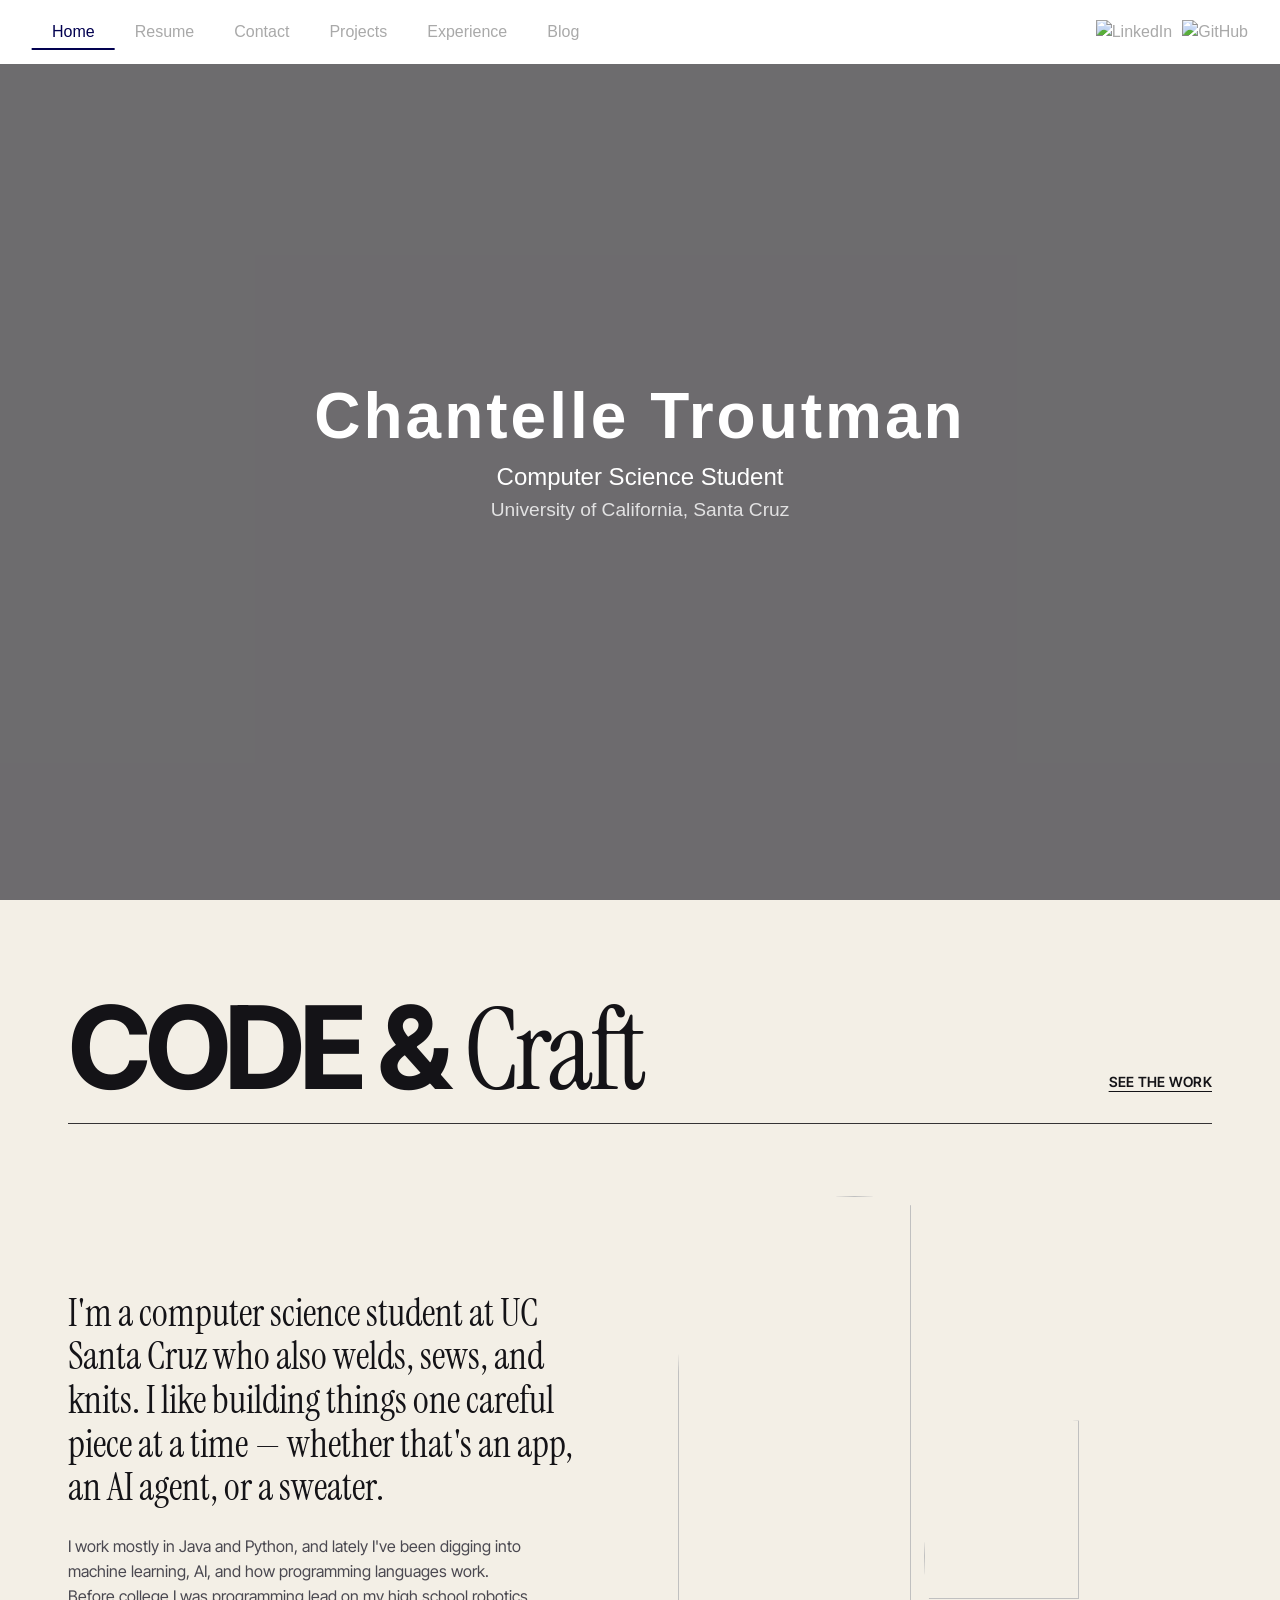
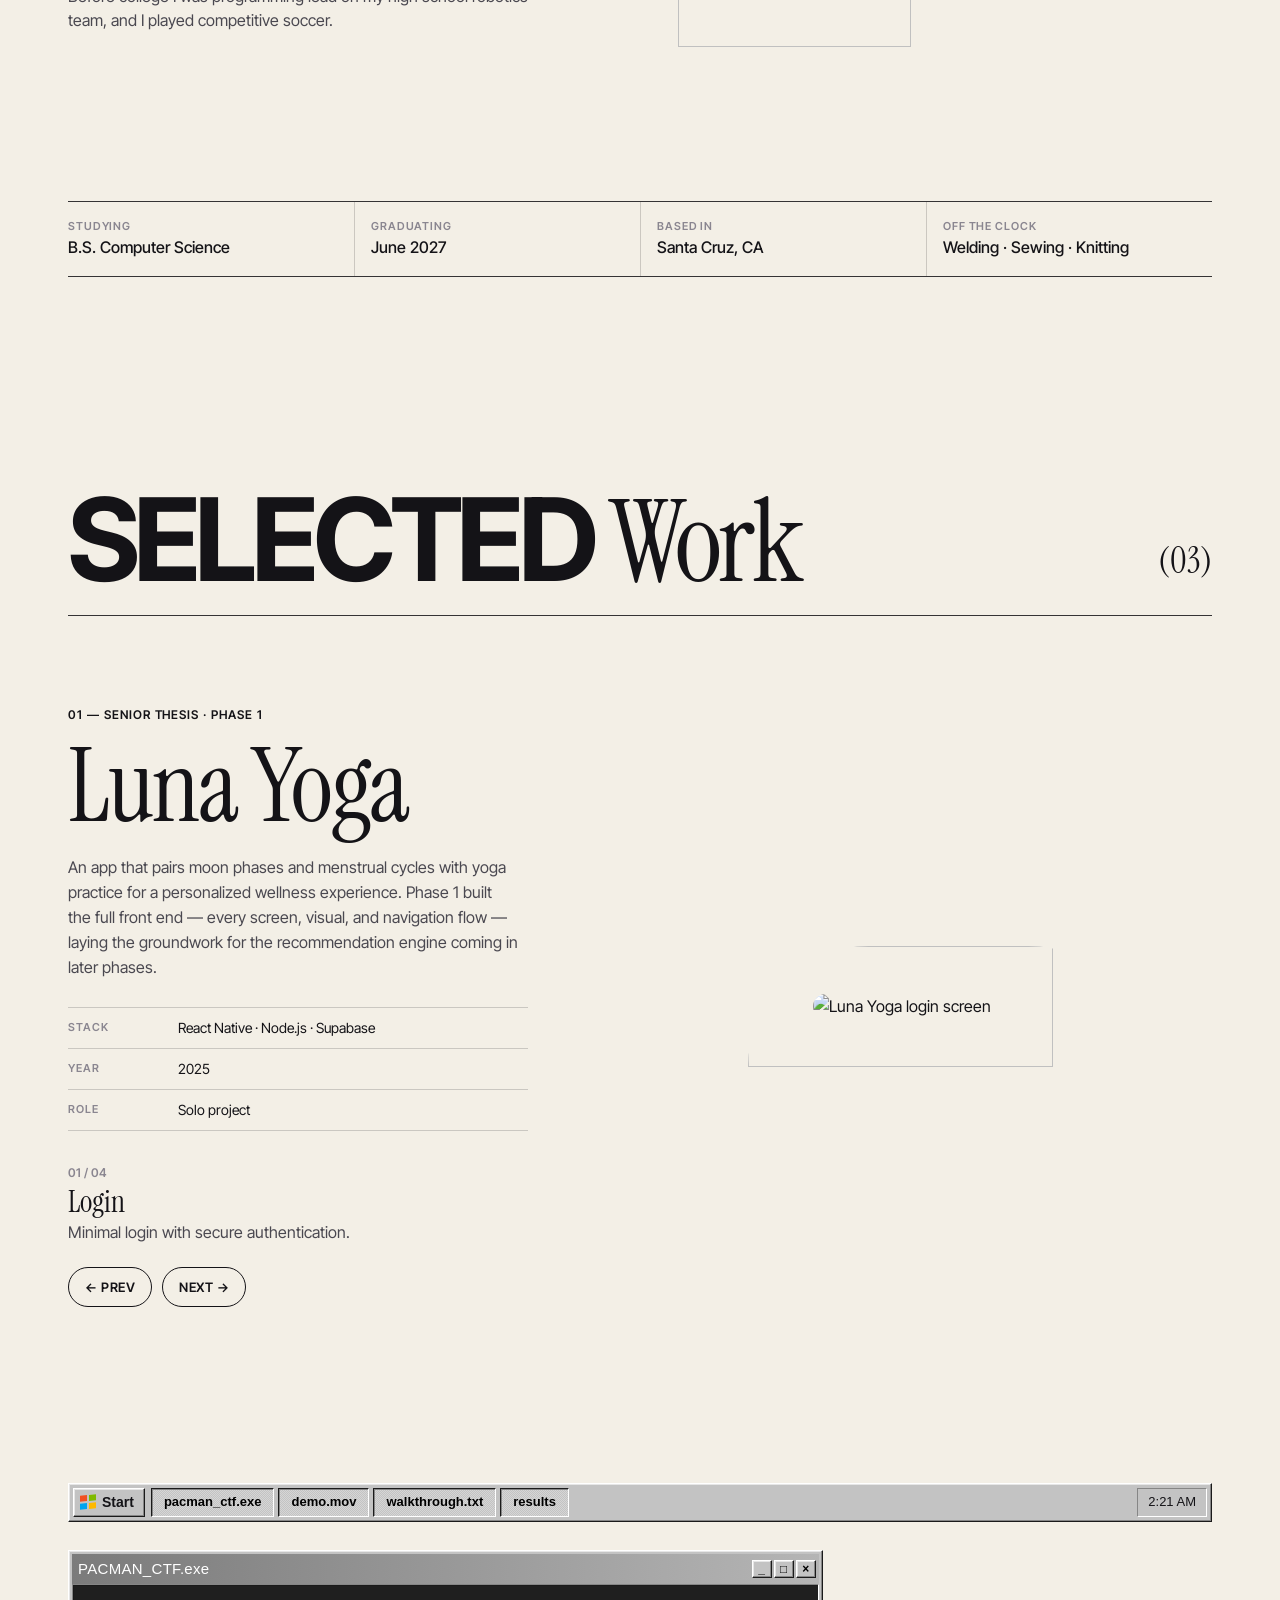
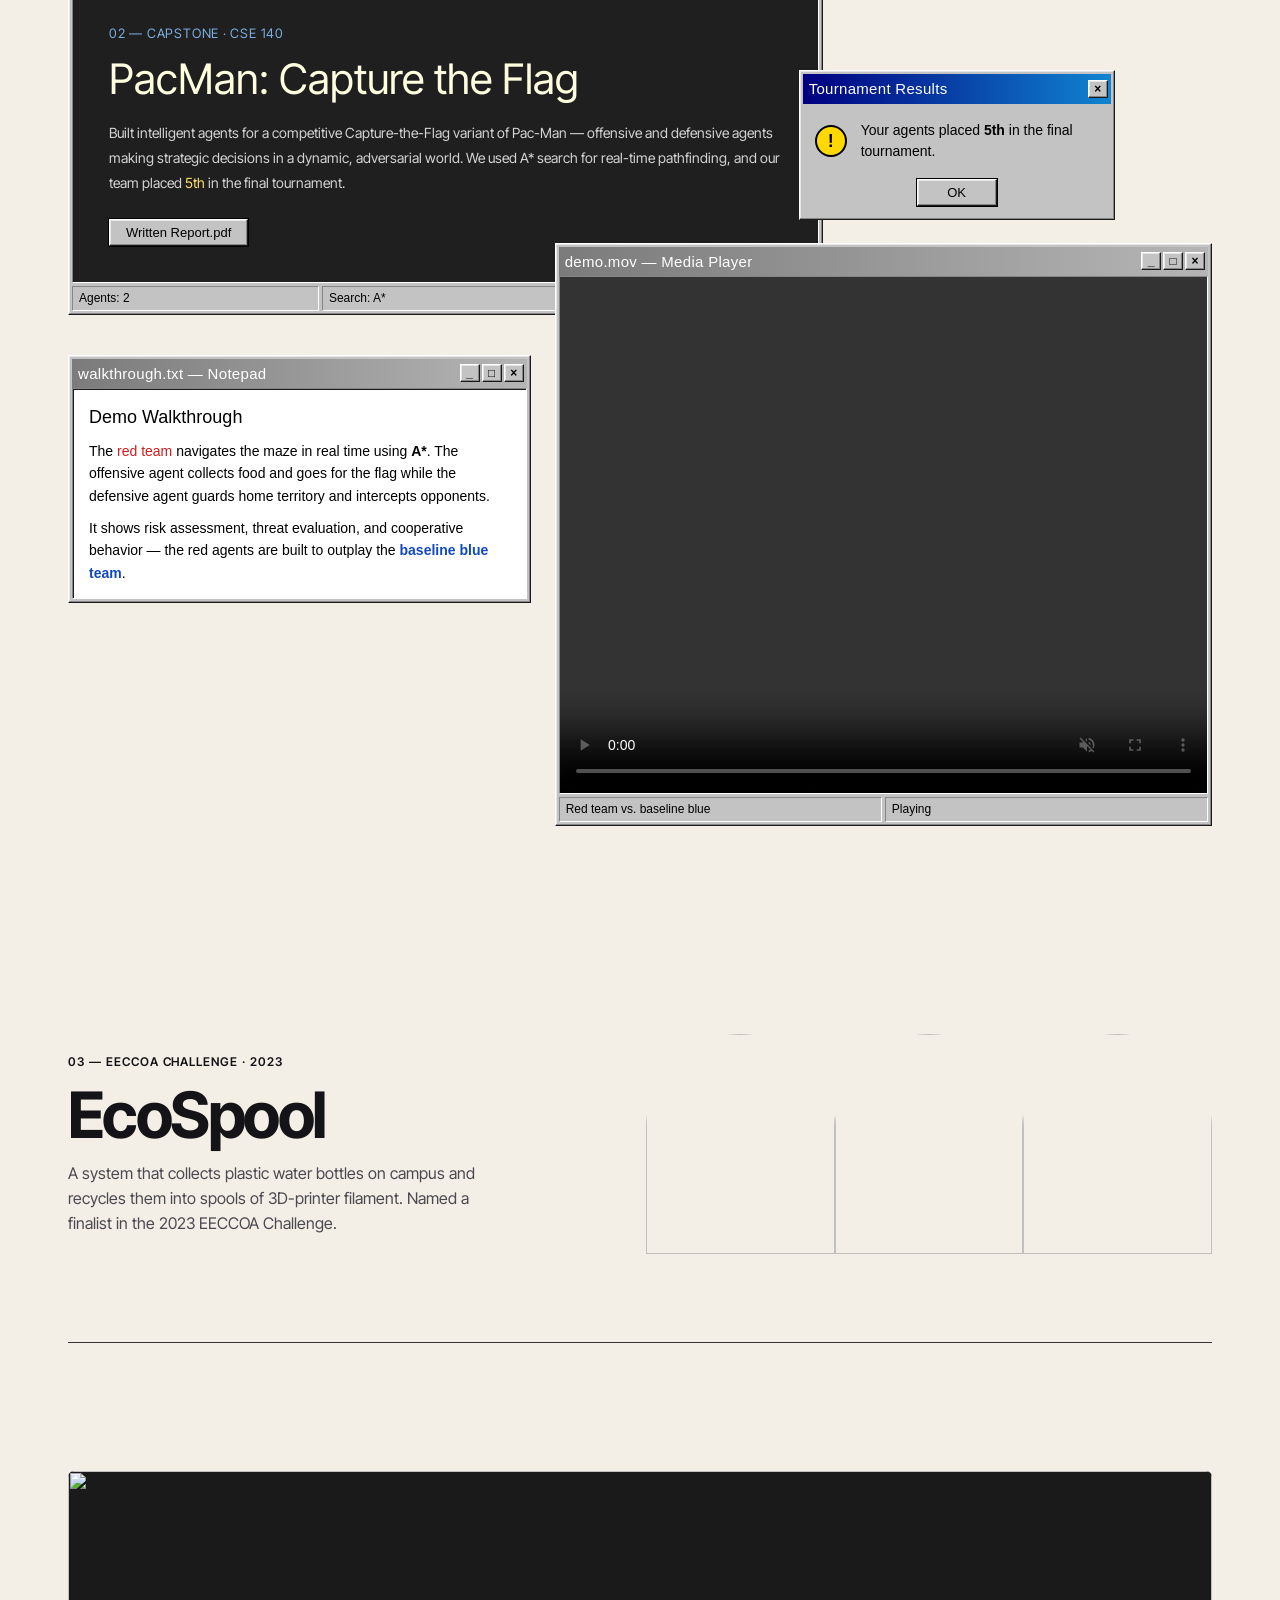
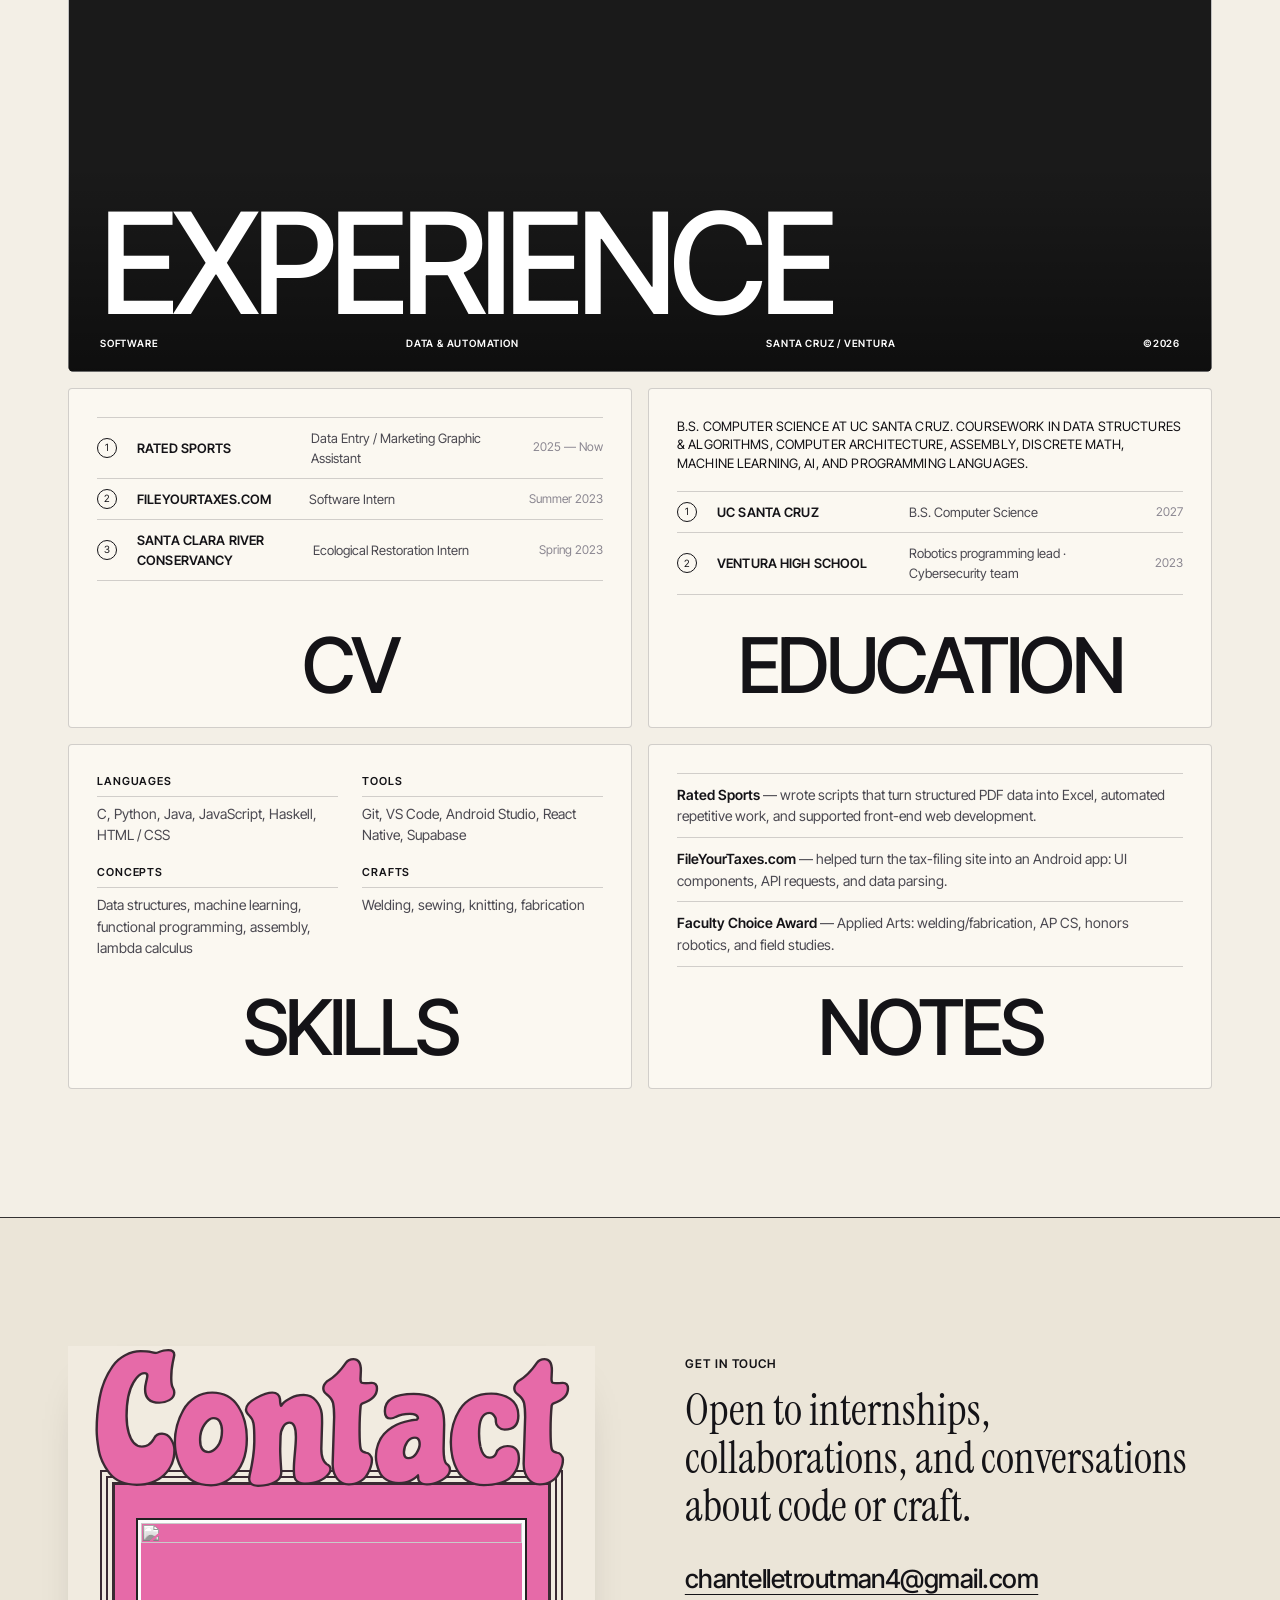
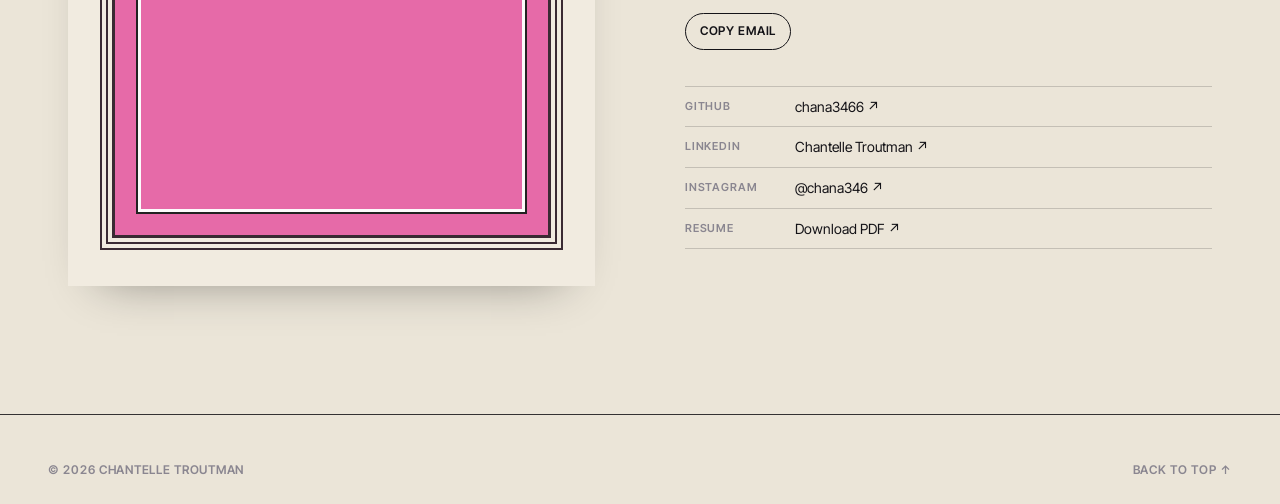
==== commit 890e3cd3: "First Blog Post I completed Forge's AIG shields up job simulation." ====
--- a/index.html
+++ b/index.html
@@ -8,7 +8,7 @@
 
   <link rel="preconnect" href="https://fonts.googleapis.com">
   <link rel="preconnect" href="https://fonts.gstatic.com" crossorigin>
-  <link href="https://fonts.googleapis.com/css2?family=Inter+Tight:wght@400;500;600;700&family=Instrument+Serif:ital@0;1&display=swap" rel="stylesheet">
+  <link href="https://fonts.googleapis.com/css2?family=Inter+Tight:wght@400;500;600;700&family=Instrument+Serif:ital@0;1&family=Chicle&display=swap" rel="stylesheet">
 
   <link rel="stylesheet" href="chana.css">
   <script src="chana.js" defer></script>
@@ -24,6 +24,7 @@
     <li><a href="#contact">Contact</a></li>
     <li><a href="#projects">Projects</a></li>
     <li><a href="#experience">Experience</a></li>
+    <li><a href="blog.html">Blog</a></li>
 
     <li class="social">
       <a href="https://www.linkedin.com/in/chantelle-troutman-b953033a5/" target="_blank">
--- a/chana.css
+++ b/chana.css
@@ -851,34 +851,45 @@
 
 .cover {
   background: #f1ebe0;
-  padding: 18px 18px 22px;
+  padding: 12px clamp(18px, 3vw, 32px) clamp(24px, 3vw, 36px);
   box-shadow: 0 24px 48px -32px rgba(0, 0, 0, 0.45);
-  transform: rotate(-1.5deg);
-}
+}
+/* tall groovy masthead whose lower half dips over the frame, like the "Waves" cover */
 .cover-title {
-  font-family: var(--serif);
-  font-style: italic;
+  position: relative;
+  z-index: 2;
+  font-family: "Chicle", var(--serif);
   font-weight: 400;
-  font-size: clamp(64px, 10vw, 136px);
-  line-height: 0.9;
+  font-size: clamp(100px, 13.5vw, 190px);
+  line-height: 0.8;
+  letter-spacing: 0.01em;
+  text-align: center;
   color: var(--pink);
-  -webkit-text-stroke: 2px #3a2a33;
+  -webkit-text-stroke: clamp(3px, 0.35vw, 5px) #3a2a33;
   paint-order: stroke fill;
-  text-align: center;
-  margin-bottom: 12px;
-}
+  transform: scaleX(1.08);
+  margin-bottom: -26px;  /* dips into the pink band only, not the photo */
+}
+/* pink band with stacked dark/cream rules around it */
 .cover-frame {
   background: var(--pink);
-  padding: 14px;
-  outline: 3px double #3a2a33;
-  outline-offset: -6px;
+  padding: clamp(16px, 2.2vw, 26px);
+  padding-top: clamp(30px, 3vw, 38px);
+  border: 3px solid #3a2a33;
+  box-shadow:
+    0 0 0 4px #f1ebe0,
+    0 0 0 6px #3a2a33,
+    0 0 0 10px #f1ebe0,
+    0 0 0 12px #3a2a33;
+  margin: 12px;
 }
 .cover-frame img {
   width: 100%;
   aspect-ratio: 4 / 3;
   object-fit: cover;
   filter: grayscale(1) contrast(1.15);
-  border: 3px double #f1ebe0;
+  outline: 3px solid #f1ebe0;
+  box-shadow: 0 0 0 5px #3a2a33;
 }
 
 .contact-lede {
@@ -938,6 +949,226 @@
 .footer-row a { text-decoration: none; }
 .footer-row a:hover { color: var(--ink); }
 
+
+/* =====================
+   BLOG — index
+   ===================== */
+.blog-page { --mono: "JetBrains Mono", ui-monospace, Menlo, monospace; }
+
+.blog { padding: calc(var(--nav-h) + clamp(40px, 6vw, 80px)) 0 clamp(72px, 10vw, 120px); min-height: 70vh; }
+
+.blog-masthead { align-items: flex-end; }
+.blog-tagline {
+  font-family: var(--serif);
+  font-style: italic;
+  font-size: clamp(18px, 2vw, 24px);
+  max-width: 22ch;
+  text-align: right;
+  margin-bottom: 8px;
+}
+
+.series {
+  display: grid;
+  grid-template-columns: repeat(3, 1fr);
+  border-bottom: 1px solid var(--rule);
+}
+.series-card {
+  color: inherit;
+  text-decoration: none;
+  padding: 28px 24px 24px 0;
+  display: flex;
+  flex-direction: column;
+  gap: 8px;
+}
+.series-card + .series-card { padding-left: 24px; border-left: 1px solid var(--hair); }
+.series-num { font-family: var(--serif); font-size: 22px; color: var(--muted); }
+.series-card:hover h2 { color: var(--pink); }
+.series-card h2 {
+  transition: color 0.2s ease;
+  font-weight: 700;
+  font-size: clamp(26px, 2.8vw, 36px);
+  letter-spacing: -0.04em;
+  line-height: 1;
+}
+.series-card p { color: var(--ink-soft); font-size: 15px; flex: 1; }
+.series-count {
+  font-size: 11px;
+  font-weight: 600;
+  letter-spacing: 0.08em;
+  text-transform: uppercase;
+  color: var(--muted);
+}
+
+.filters {
+  display: flex;
+  flex-wrap: wrap;
+  gap: 8px;
+  padding: 28px 0 8px;
+}
+.filter {
+  font-size: 13px;
+  font-weight: 600;
+  text-transform: uppercase;
+  letter-spacing: 0.04em;
+  padding: 8px 16px;
+  border: 1px solid var(--ink);
+  border-radius: 999px;
+  transition: background 0.2s ease, color 0.2s ease;
+}
+.filter:hover { background: rgba(20, 19, 23, 0.06); }
+.filter.active { background: var(--ink); color: var(--paper); }
+
+/* post index rows */
+.post-row a {
+  display: grid;
+  grid-template-columns: 120px 130px 1fr auto;
+  grid-template-areas:
+    "date cat title arrow"
+    "date cat summary arrow";
+  column-gap: 24px;
+  row-gap: 2px;
+  align-items: baseline;
+  padding: 22px 0;
+  border-bottom: 1px solid var(--hair);
+  text-decoration: none;
+}
+.post-row time { grid-area: date; font-size: 13px; color: var(--muted); font-variant-numeric: tabular-nums; }
+.post-cat {
+  grid-area: cat;
+  font-size: 11px;
+  font-weight: 600;
+  letter-spacing: 0.08em;
+  text-transform: uppercase;
+}
+.post-title {
+  grid-area: title;
+  font-family: var(--serif);
+  font-size: clamp(24px, 2.6vw, 32px);
+  line-height: 1.1;
+}
+.post-summary { grid-area: summary; color: var(--ink-soft); font-size: 15px; }
+.post-arrow {
+  grid-area: arrow;
+  align-self: center;
+  font-size: 22px;
+  transition: transform 0.25s ease;
+}
+.post-row a:hover .post-title { text-decoration: underline; text-underline-offset: 5px; text-decoration-thickness: 1px; }
+.post-row a:hover .post-arrow { transform: translateX(6px); }
+.post-row[hidden] { display: none; }
+
+.empty-state {
+  padding: 64px 0;
+  text-align: center;
+  font-family: var(--serif);
+  font-size: clamp(24px, 3vw, 34px);
+  color: var(--muted);
+  border-bottom: 1px solid var(--hair);
+}
+.empty-mark { display: block; font-size: 28px; margin-bottom: 8px; }
+
+.blog-footer { border-top: 1px solid var(--rule); }
+
+/* =====================
+   BLOG — single post
+   ===================== */
+.post { padding: calc(var(--nav-h) + clamp(32px, 5vw, 64px)) 0 clamp(72px, 10vw, 120px); }
+.post-wrap { max-width: 780px; }
+
+.post-back {
+  display: inline-block;
+  font-size: 13px;
+  font-weight: 600;
+  text-transform: uppercase;
+  letter-spacing: 0.04em;
+  text-decoration: none;
+  margin-bottom: 40px;
+}
+.post-back:hover { color: var(--pink); }
+
+.post-header { padding-bottom: 24px; border-bottom: 1px solid var(--rule); }
+.post-h1 {
+  font-family: var(--serif);
+  font-weight: 400;
+  font-size: clamp(44px, 6.5vw, 80px);
+  line-height: 0.98;
+  letter-spacing: -0.02em;
+  margin: 14px 0 16px;
+}
+.post-dek { font-size: 19px; color: var(--ink-soft); max-width: 56ch; }
+
+.post-spec { max-width: none; margin: 0 0 40px; }
+.post-spec th { width: 150px; padding-right: 12px; }
+.post-spec tr:first-child th,
+.post-spec tr:first-child td { border-top: none; }
+
+.progress {
+  height: 10px;
+  margin-top: 5px;
+  background: var(--paper-2);
+  border: 1px solid var(--hair);
+  border-radius: 999px;
+  overflow: hidden;
+}
+.progress span {
+  display: block;
+  height: 100%;
+  width: calc(var(--value, 0) * 1%);
+  background: var(--pink);
+}
+
+/* long-form reading styles */
+.prose { font-size: 18px; line-height: 1.7; }
+.prose > * + * { margin-top: 1.1em; }
+.prose h2 {
+  font-weight: 700;
+  font-size: 26px;
+  letter-spacing: -0.03em;
+  line-height: 1.2;
+  margin-top: 2em;
+}
+.prose h3 { font-size: 20px; font-weight: 600; margin-top: 1.6em; }
+.prose a { text-underline-offset: 3px; }
+.prose a:hover { color: var(--pink); }
+.prose ul,
+.prose ol { padding-left: 1.3em; }
+.prose ul { list-style: disc; }
+.prose ol { list-style: decimal; }
+.prose li + li { margin-top: 0.35em; }
+.prose code {
+  font-family: var(--mono);
+  font-size: 0.86em;
+  background: var(--paper-2);
+  padding: 2px 6px;
+  border-radius: 4px;
+}
+.prose pre {
+  background: var(--ink);
+  color: #ece8df;
+  padding: 18px 20px;
+  border-radius: 6px;
+  overflow-x: auto;
+  font-size: 14px;
+  line-height: 1.6;
+}
+.prose pre code { background: none; padding: 0; color: inherit; font-size: inherit; }
+.prose blockquote {
+  font-family: var(--serif);
+  font-size: 24px;
+  line-height: 1.3;
+  border-left: 3px solid var(--pink);
+  padding-left: 20px;
+}
+.prose figure img { width: 100%; border: 1px solid var(--hair); border-radius: 4px; }
+.prose figcaption { font-size: 13px; color: var(--muted); margin-top: 8px; }
+.prose .callout {
+  background: #fbf8f1;
+  border: 1px solid var(--hair);
+  border-left: 3px solid var(--navy);
+  padding: 14px 18px;
+  font-size: 15px;
+}
+
 /* =====================
    RESPONSIVE
    ===================== */
@@ -946,7 +1177,11 @@
   .Luna-layout,
   .row-feature,
   .contact-grid,
-  .cv-grid { grid-template-columns: 1fr; }
+  .cv-grid,
+  .series { grid-template-columns: 1fr; }
+
+  .series-card + .series-card { padding-left: 0; border-left: none; border-top: 1px solid var(--hair); }
+  .series-card { padding: 20px 0; }
 
   .facts { grid-template-columns: 1fr 1fr; }
   .facts div:nth-child(3) { padding-left: 0; border-left: none; }
@@ -967,6 +1202,19 @@
   .cv-list li { grid-template-columns: 28px 1fr auto; }
   .cv-role { grid-column: 2 / -1; grid-row: 2; }
   .skill-cols { grid-template-columns: 1fr; }
+
+  .blog-masthead { align-items: flex-start; }
+  .blog-tagline { text-align: left; }
+  .post-row a {
+    grid-template-columns: 1fr auto;
+    grid-template-areas:
+      "cat arrow"
+      "title arrow"
+      "summary arrow"
+      "date arrow";
+    row-gap: 4px;
+  }
+  .post-row time { margin-top: 4px; }
   .banner-text ul li:nth-child(n+3) { display: none; }
 }
 
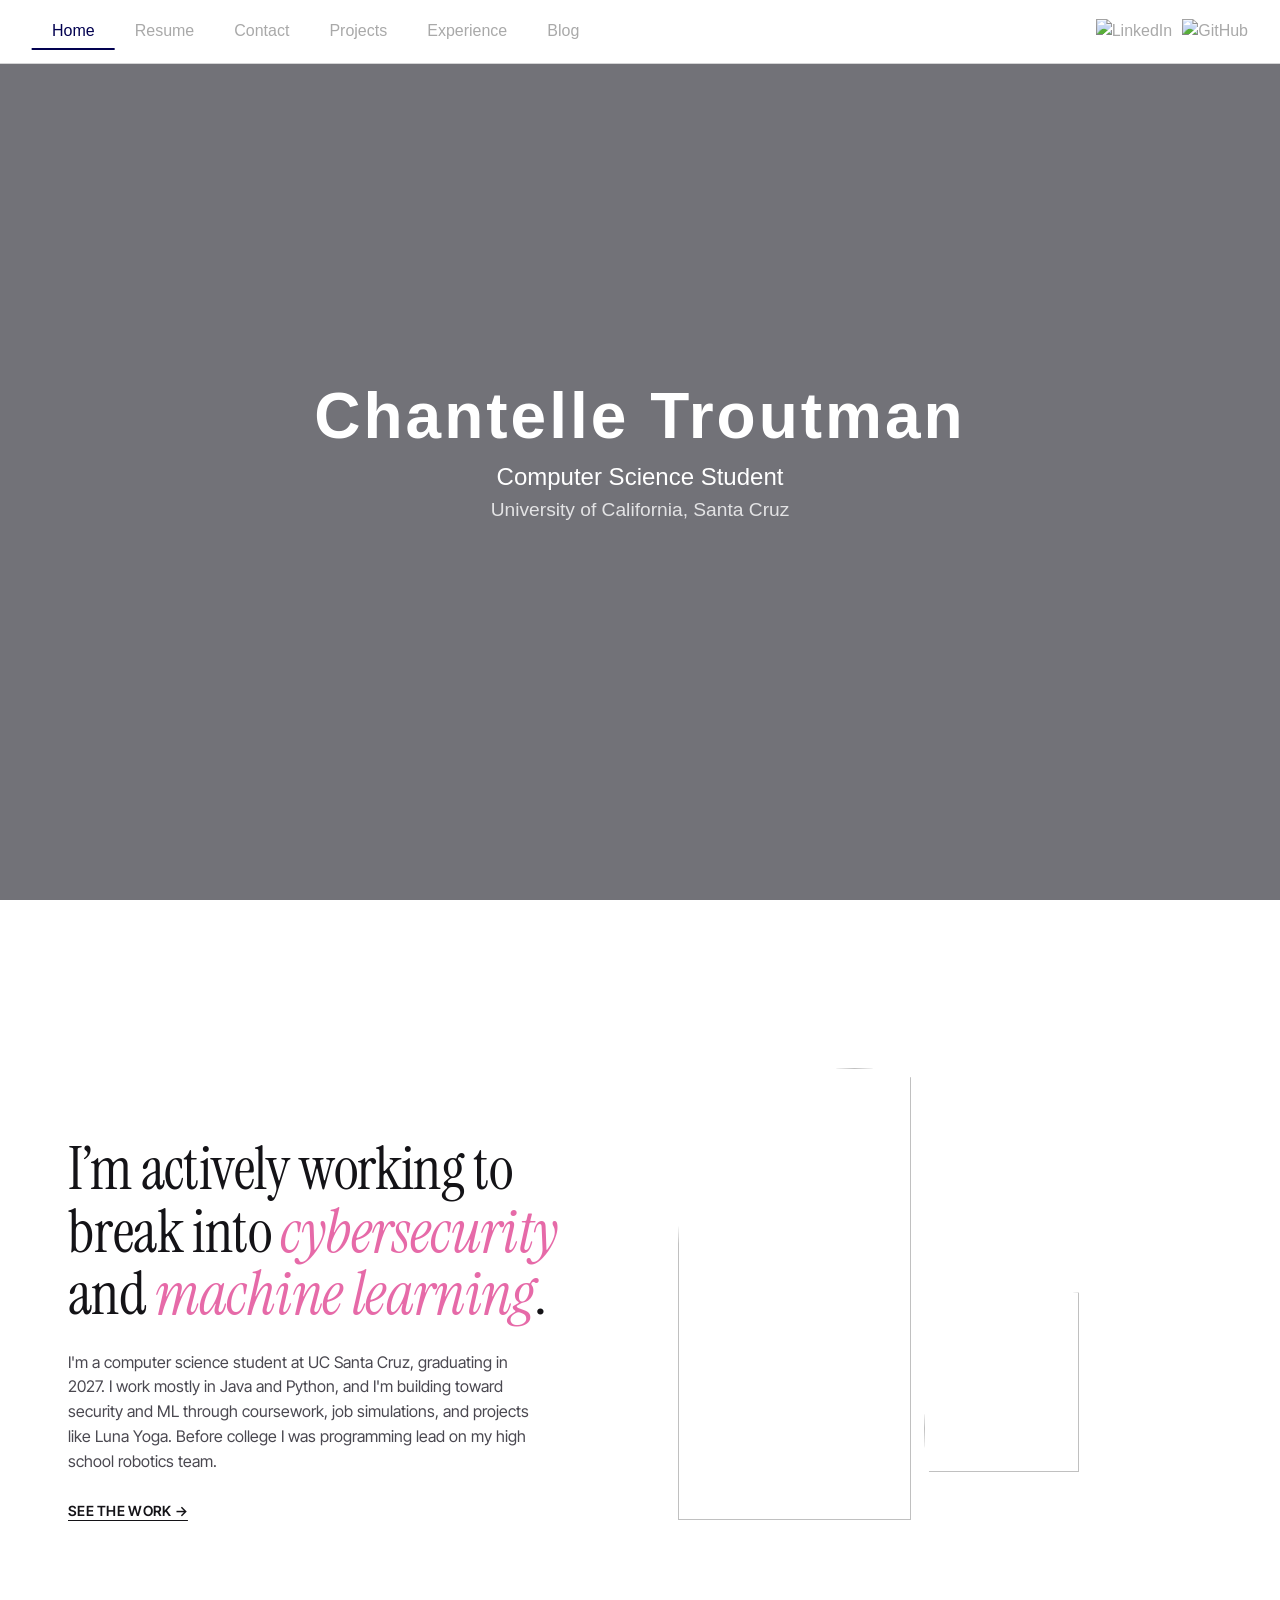
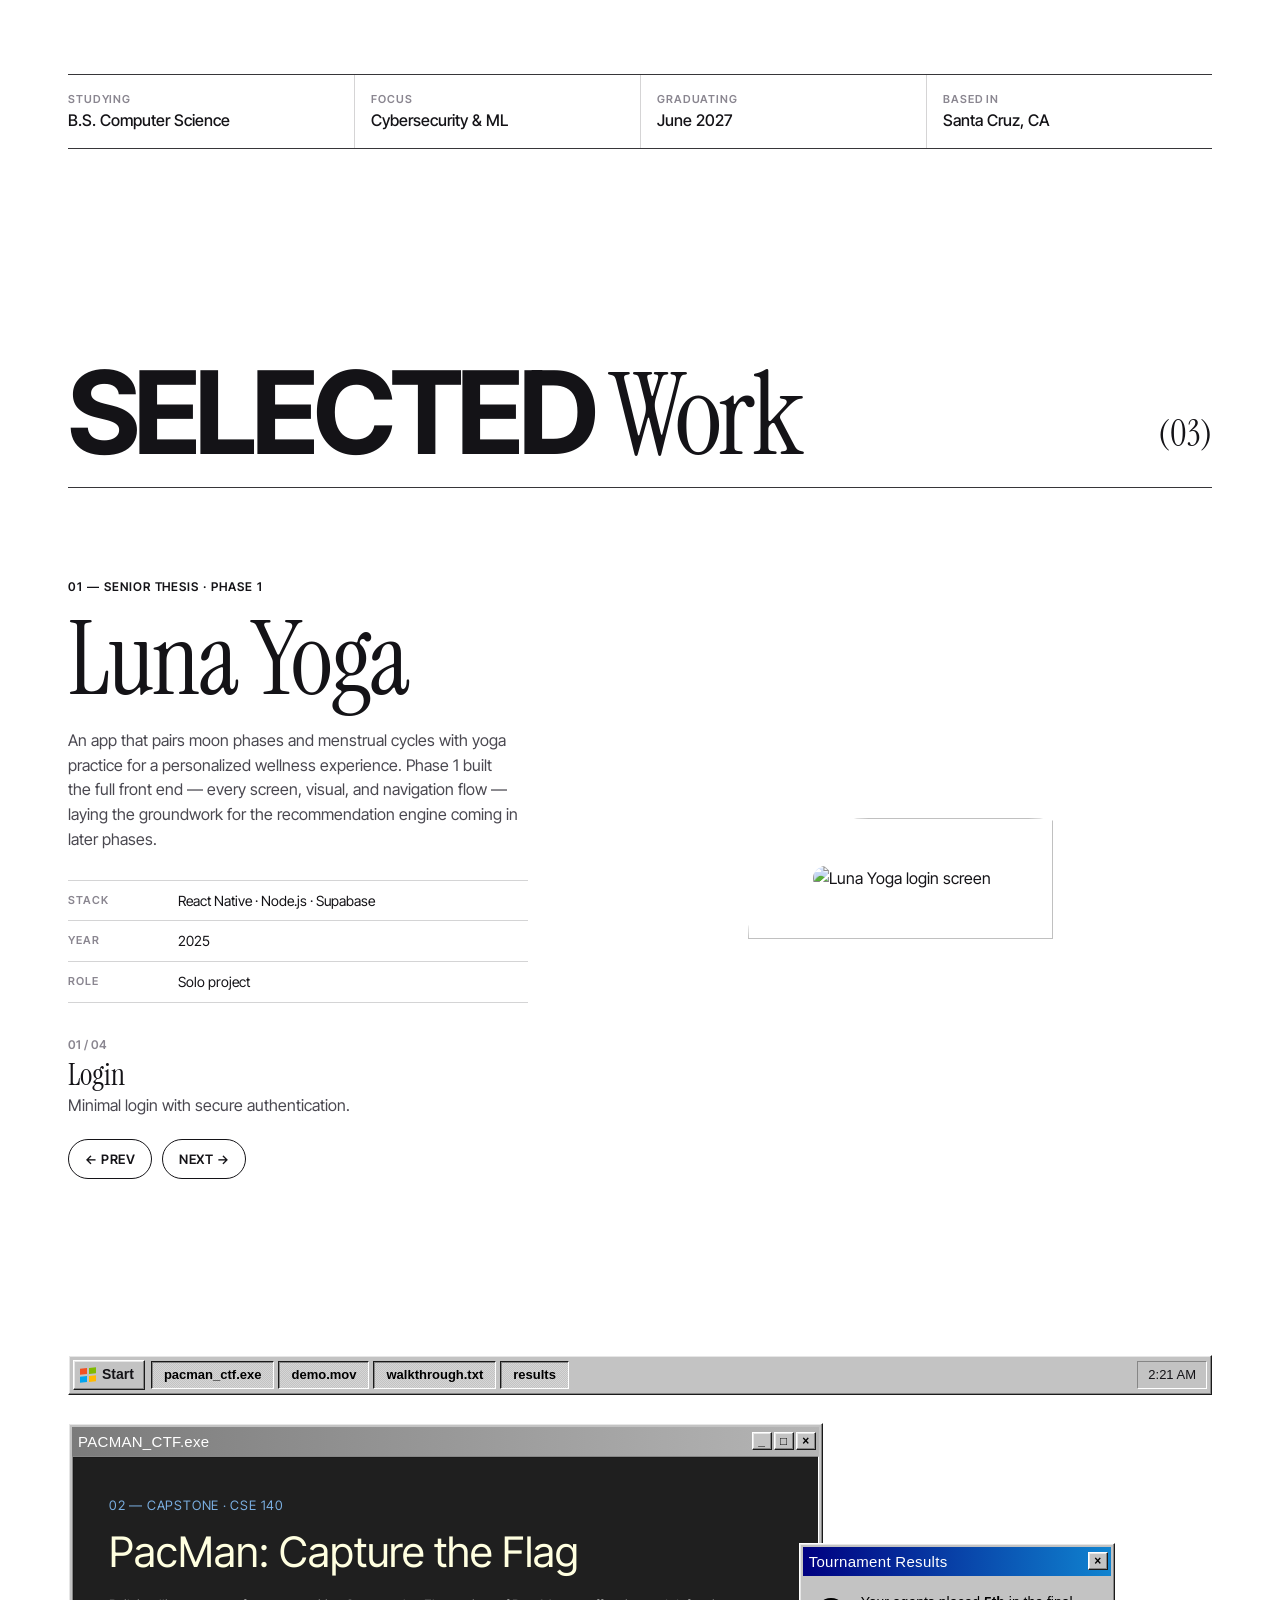
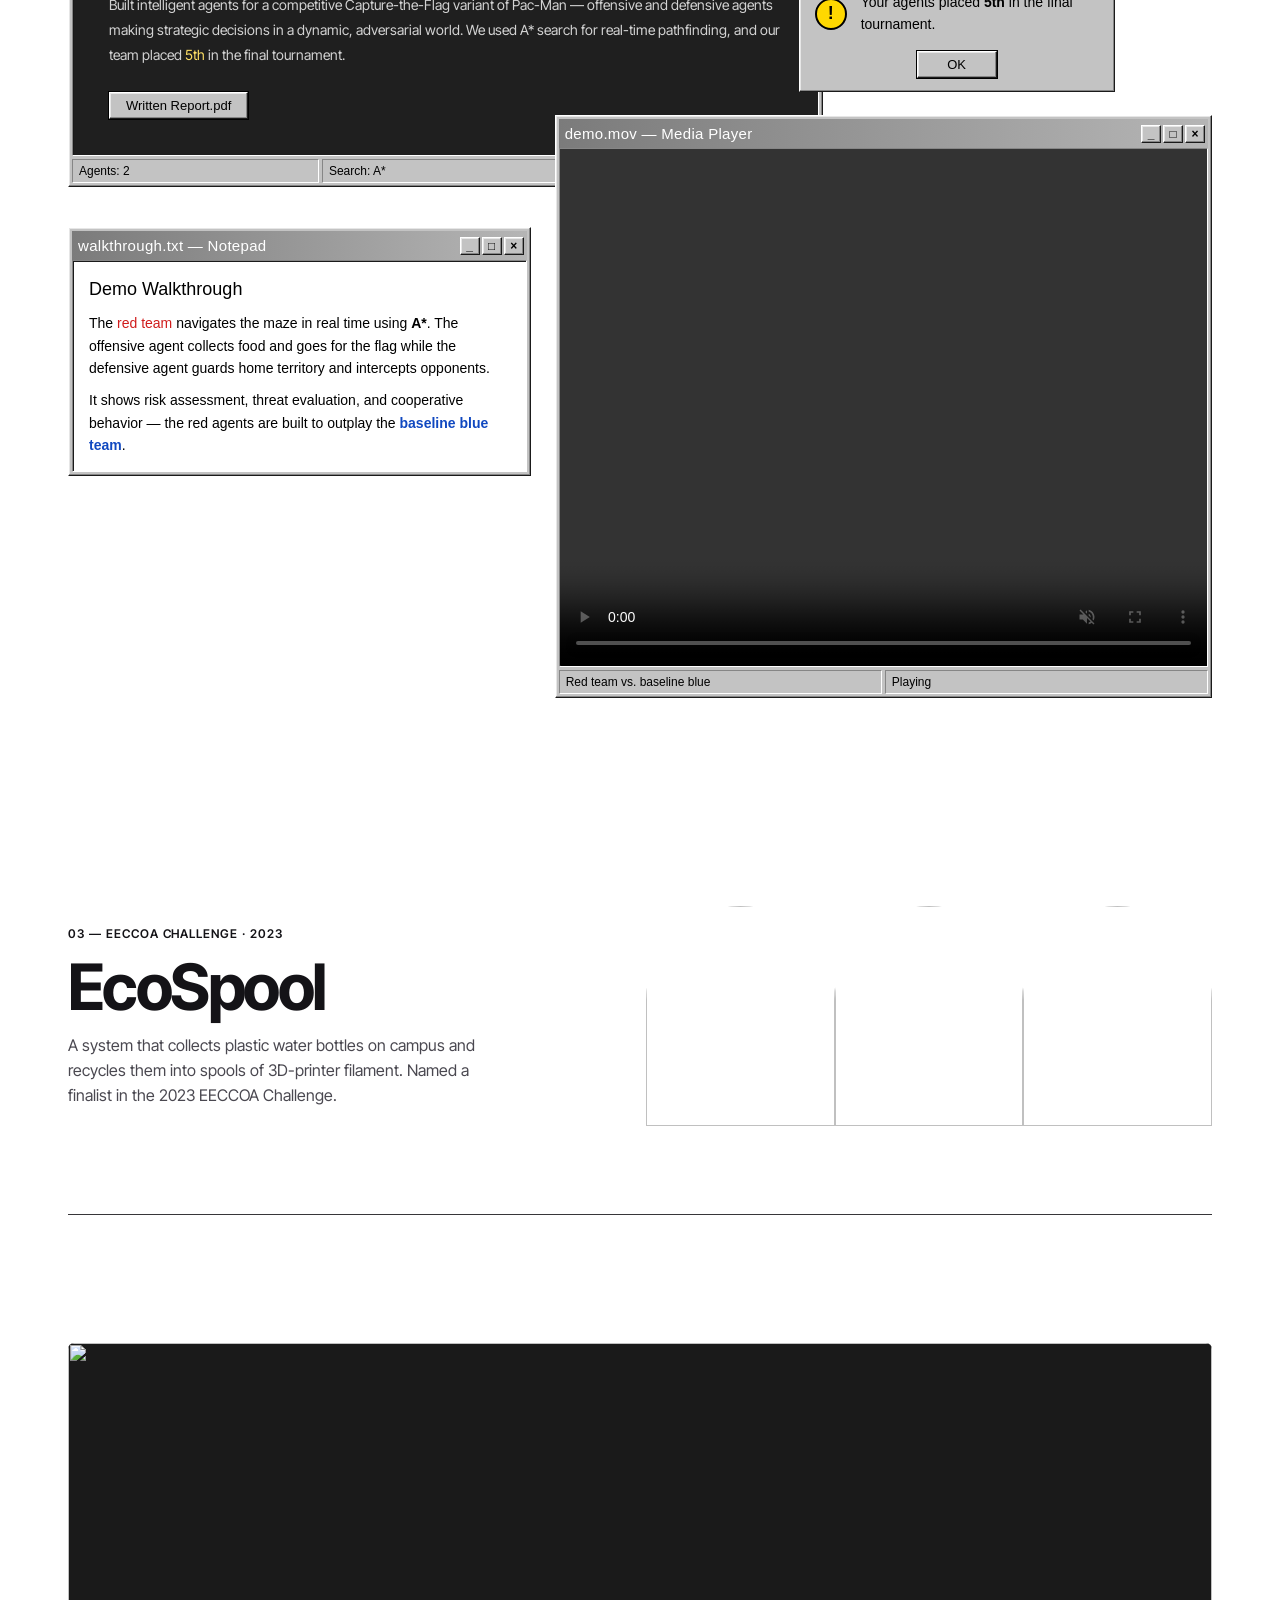
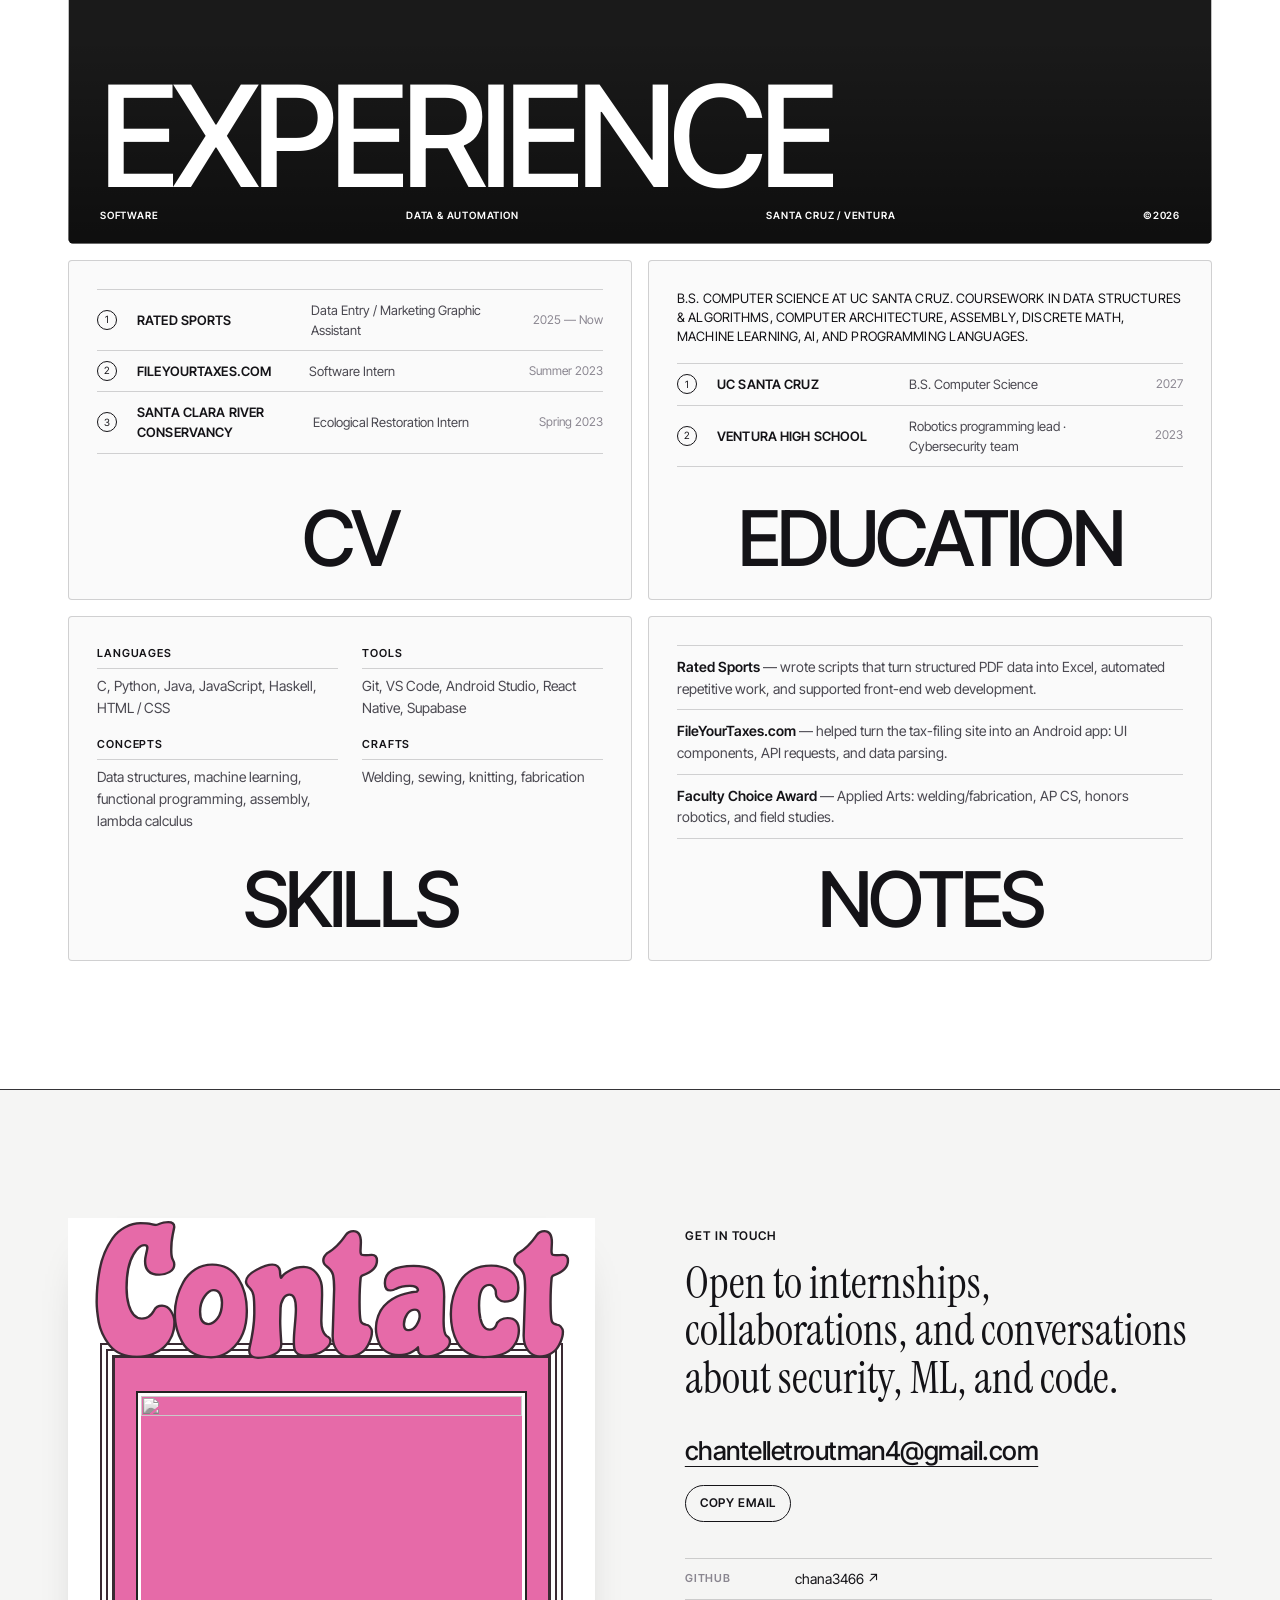
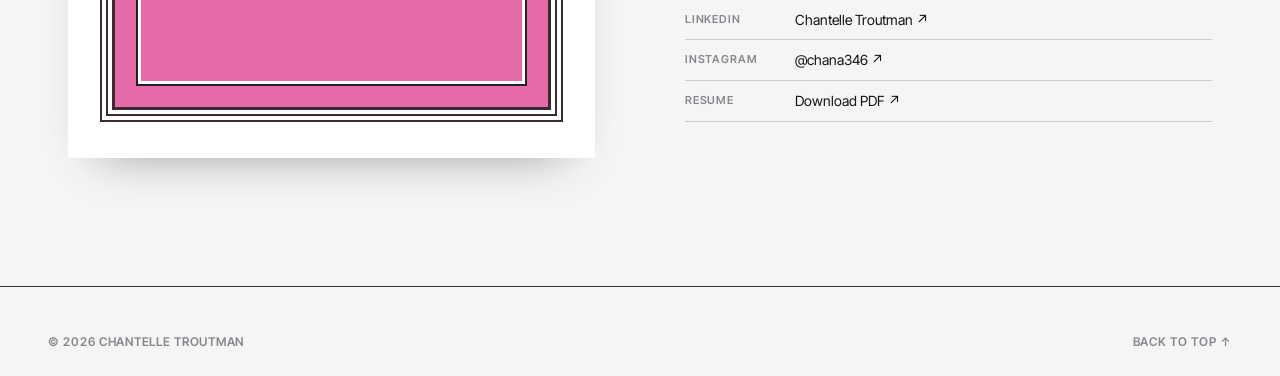
==== commit 303d2842: "luna blog post" ====
--- a/index.html
+++ b/index.html
@@ -61,24 +61,17 @@
   <!-- INTRO -->
   <section class="intro" id="about">
     <div class="wrap">
-      <div class="masthead reveal">
-        <h2 class="display">
-          <span class="sans">CODE &amp;</span> <span class="serif">Craft</span>
-        </h2>
-        <a href="#projects" class="read-all">See the work</a>
-      </div>
-
       <div class="intro-grid">
         <div class="intro-text reveal">
-          <p class="lede">
-            I'm a computer science student at UC Santa Cruz who also welds, sews, and knits.
-            I like building things one careful piece at a time &mdash; whether that's an app, an AI agent, or a sweater.
+          <h2 class="intro-statement">
+            I&rsquo;m actively working to break into <em>cybersecurity</em> and <em>machine learning</em>.
+          </h2>
+          <p>
+            I'm a computer science student at UC Santa Cruz, graduating in 2027. I work mostly in Java and Python,
+            and I'm building toward security and ML through coursework, job simulations, and projects like Luna Yoga.
+            Before college I was programming lead on my high school robotics team.
           </p>
-          <p>
-            I work mostly in Java and Python, and lately I've been digging into machine learning, AI,
-            and how programming languages work. Before college I was programming lead on my high school
-            robotics team, and I played competitive soccer.
-          </p>
+          <a href="#projects" class="read-all">See the work →</a>
         </div>
 
         <div class="intro-collage reveal" aria-hidden="true">
@@ -89,9 +82,9 @@
 
       <dl class="facts reveal">
         <div><dt>Studying</dt><dd>B.S. Computer Science</dd></div>
+        <div><dt>Focus</dt><dd>Cybersecurity &amp; ML</dd></div>
         <div><dt>Graduating</dt><dd>June 2027</dd></div>
         <div><dt>Based in</dt><dd>Santa Cruz, CA</dd></div>
-        <div><dt>Off the clock</dt><dd>Welding · Sewing · Knitting</dd></div>
       </dl>
     </div>
   </section>
@@ -410,7 +403,7 @@
       <div class="contact-info reveal">
         <span class="kicker">Get in touch</span>
         <p class="contact-lede">
-          Open to internships, collaborations, and conversations about code or craft.
+          Open to internships, collaborations, and conversations about security, ML, and code.
         </p>
         <a href="mailto:chantelletroutman4@gmail.com" class="email-link">chantelletroutman4@gmail.com</a>
         <button class="copy-btn" data-copy="chantelletroutman4@gmail.com">Copy email</button>
--- a/chana.css
+++ b/chana.css
@@ -2,8 +2,9 @@
    TOKENS
    ===================== */
 :root {
-  --paper: #f3efe6;        /* cream, like the editorial references */
-  --paper-2: #ebe5d8;
+  --paper: #ffffff;        /* white */
+  --paper-2: #f5f5f4;      /* near-white band */
+  --card: #fafafa;         /* subtle off-white fills */
   --ink: #141317;
   --ink-soft: #4a4850;
   --muted: #8a8690;
@@ -94,6 +95,7 @@
   height: var(--nav-h);
   width: 100%;
   background-color: white;
+  border-bottom: 1px solid var(--hair);
   z-index: 1000;
   display: flex;
   justify-content: center;
@@ -217,6 +219,17 @@
    ===================== */
 .intro { padding: clamp(56px, 8vw, 96px) 0 clamp(64px, 9vw, 120px); }
 
+.intro-statement {
+  font-family: var(--serif);
+  font-weight: 400;
+  font-size: clamp(32px, 5vw, 60px);
+  line-height: 1.04;
+  letter-spacing: -0.01em;
+  margin-bottom: 24px;
+}
+.intro-statement em { font-style: italic; color: var(--pink); }
+.intro-text .read-all { display: inline-block; margin-top: 26px; }
+
 .masthead {
   display: flex;
   justify-content: space-between;
@@ -757,7 +770,7 @@
 }
 
 .cv-card {
-  background: #fbf8f1;
+  background: var(--card);
   border: 1px solid var(--hair);
   border-radius: 4px;
   padding: clamp(18px, 2.5vw, 28px);
@@ -850,7 +863,7 @@
 }
 
 .cover {
-  background: #f1ebe0;
+  background: #ffffff;
   padding: 12px clamp(18px, 3vw, 32px) clamp(24px, 3vw, 36px);
   box-shadow: 0 24px 48px -32px rgba(0, 0, 0, 0.45);
 }
@@ -877,9 +890,9 @@
   padding-top: clamp(30px, 3vw, 38px);
   border: 3px solid #3a2a33;
   box-shadow:
-    0 0 0 4px #f1ebe0,
+    0 0 0 4px #ffffff,
     0 0 0 6px #3a2a33,
-    0 0 0 10px #f1ebe0,
+    0 0 0 10px #ffffff,
     0 0 0 12px #3a2a33;
   margin: 12px;
 }
@@ -888,7 +901,7 @@
   aspect-ratio: 4 / 3;
   object-fit: cover;
   filter: grayscale(1) contrast(1.15);
-  outline: 3px solid #f1ebe0;
+  outline: 3px solid #ffffff;
   box-shadow: 0 0 0 5px #3a2a33;
 }
 
@@ -969,8 +982,22 @@
 
 .series {
   display: grid;
-  grid-template-columns: repeat(3, 1fr);
+  grid-template-columns: repeat(4, 1fr);
   border-bottom: 1px solid var(--rule);
+}
+
+/* 4 cards → 2 across on tablets */
+@media (min-width: 681px) and (max-width: 1080px) {
+  .series { grid-template-columns: 1fr 1fr; }
+  .series-card:nth-child(odd) { padding-left: 0; border-left: none; }
+  .series-card:nth-child(n+3) { border-top: 1px solid var(--hair); }
+}
+
+/* …and 1 per row on phones */
+@media (max-width: 680px) {
+  .series { grid-template-columns: 1fr; }
+  .series-card + .series-card { padding-left: 0; border-left: none; border-top: 1px solid var(--hair); }
+  .series-card { padding: 20px 0; }
 }
 .series-card {
   color: inherit;
@@ -1160,9 +1187,17 @@
   padding-left: 20px;
 }
 .prose figure img { width: 100%; border: 1px solid var(--hair); border-radius: 4px; }
+.schema-fig svg {
+  width: 100%;
+  height: auto;
+  background: var(--card);
+  border: 1px solid var(--hair);
+  border-radius: 6px;
+  padding: 8px;
+}
 .prose figcaption { font-size: 13px; color: var(--muted); margin-top: 8px; }
 .prose .callout {
-  background: #fbf8f1;
+  background: var(--card);
   border: 1px solid var(--hair);
   border-left: 3px solid var(--navy);
   padding: 14px 18px;
@@ -1177,11 +1212,7 @@
   .Luna-layout,
   .row-feature,
   .contact-grid,
-  .cv-grid,
-  .series { grid-template-columns: 1fr; }
-
-  .series-card + .series-card { padding-left: 0; border-left: none; border-top: 1px solid var(--hair); }
-  .series-card { padding: 20px 0; }
+  .cv-grid { grid-template-columns: 1fr; }
 
   .facts { grid-template-columns: 1fr 1fr; }
   .facts div:nth-child(3) { padding-left: 0; border-left: none; }
